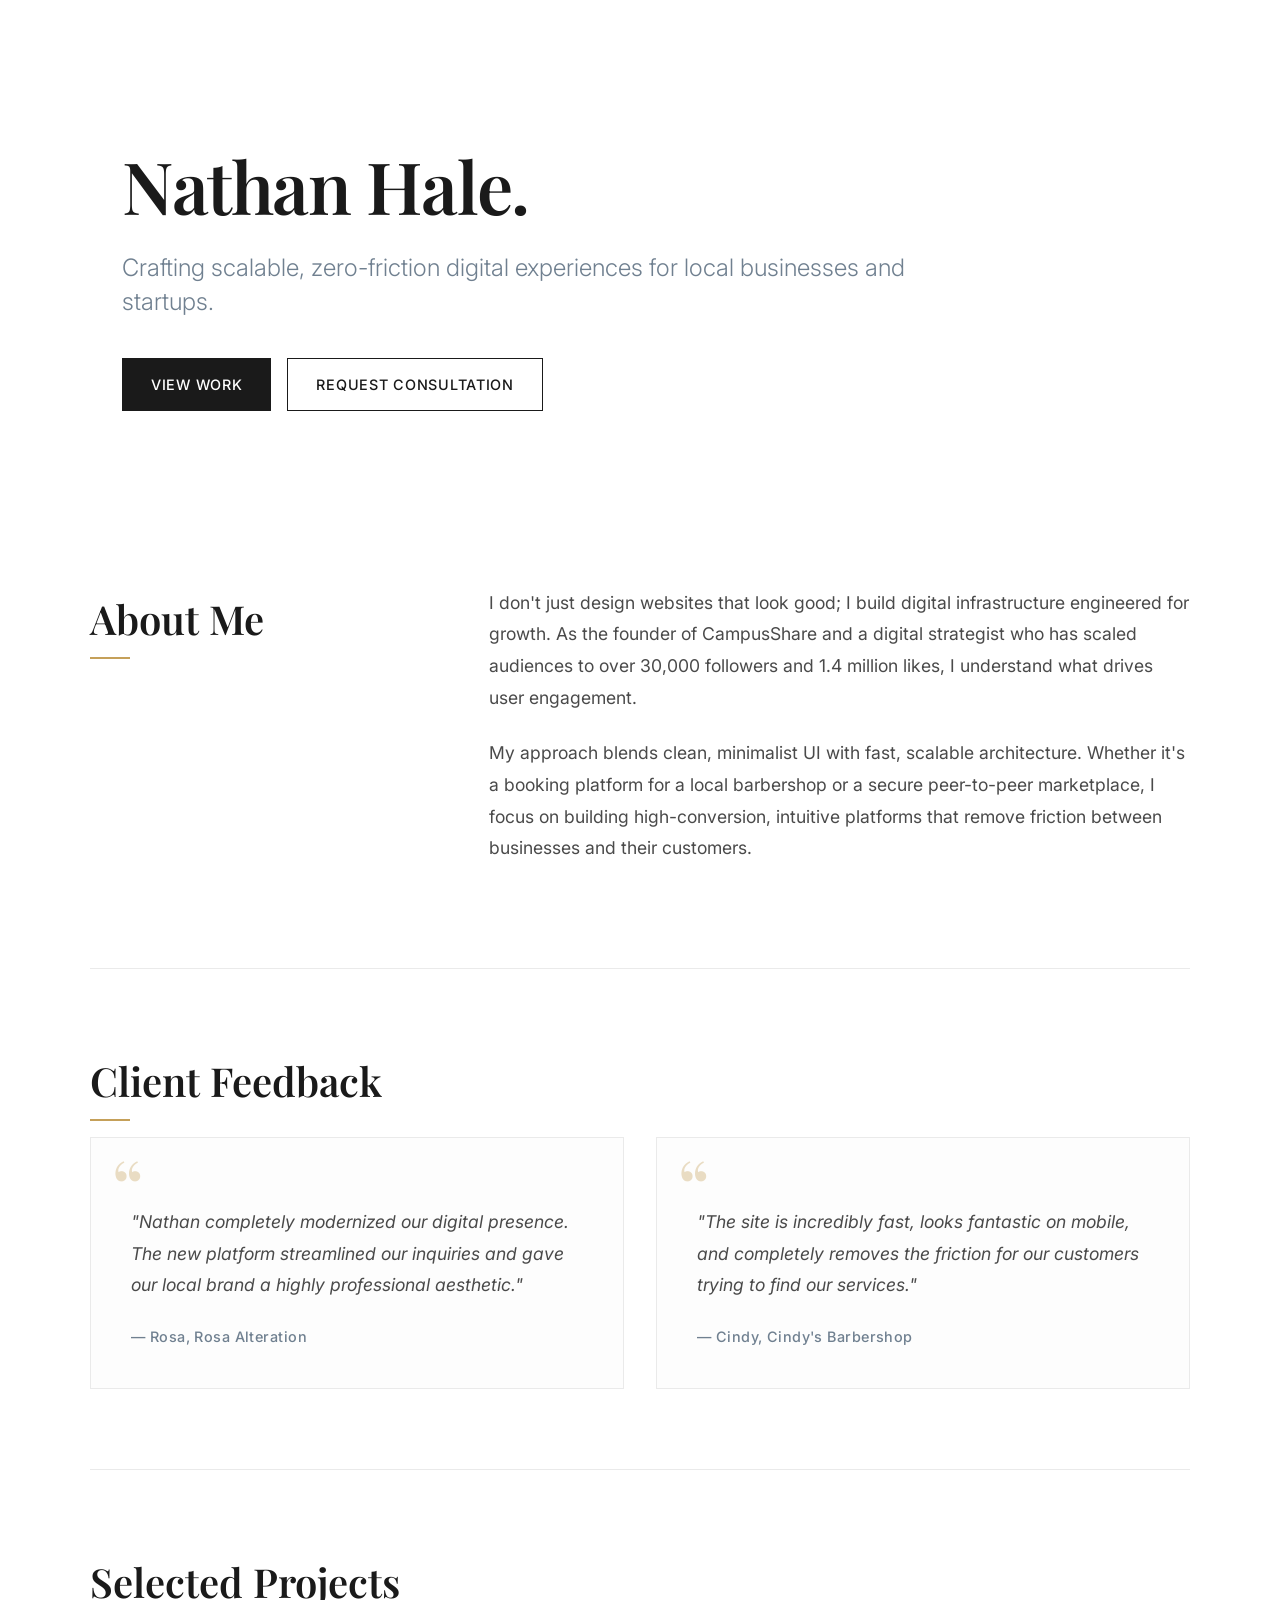
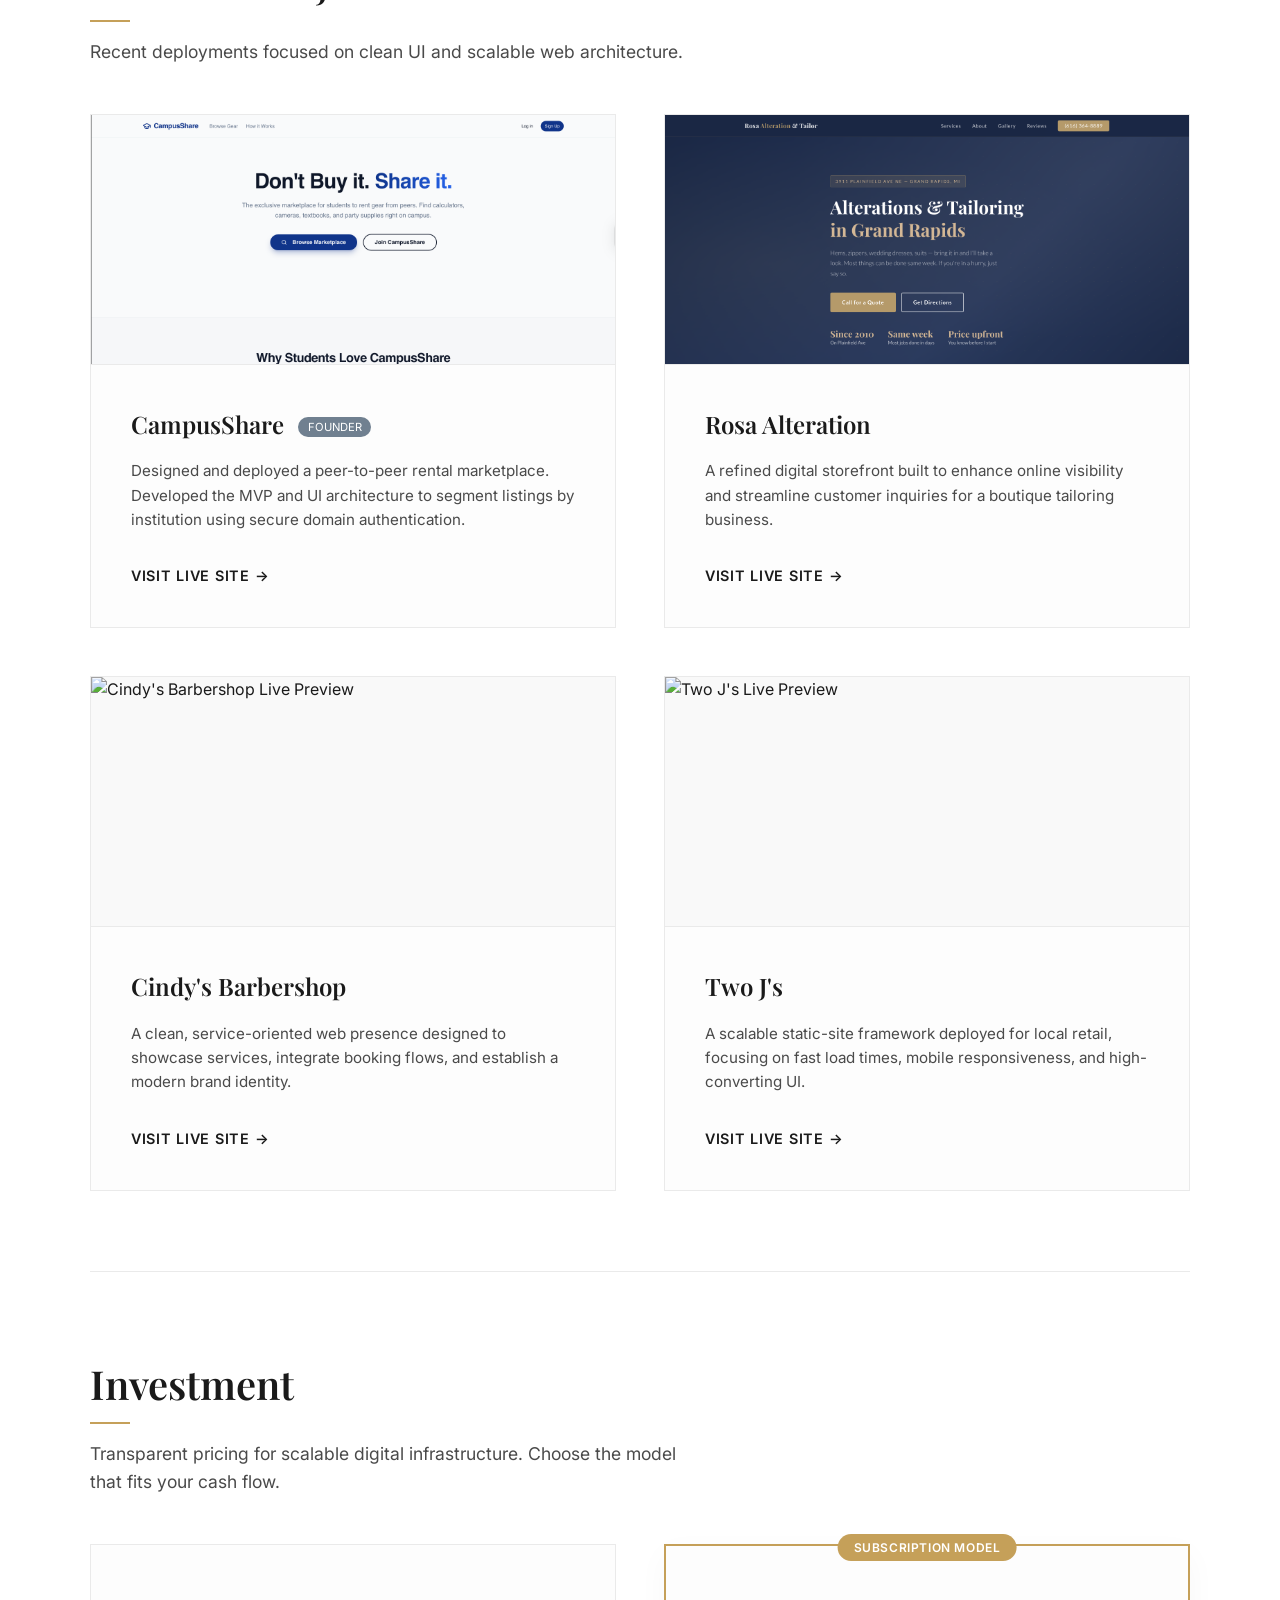
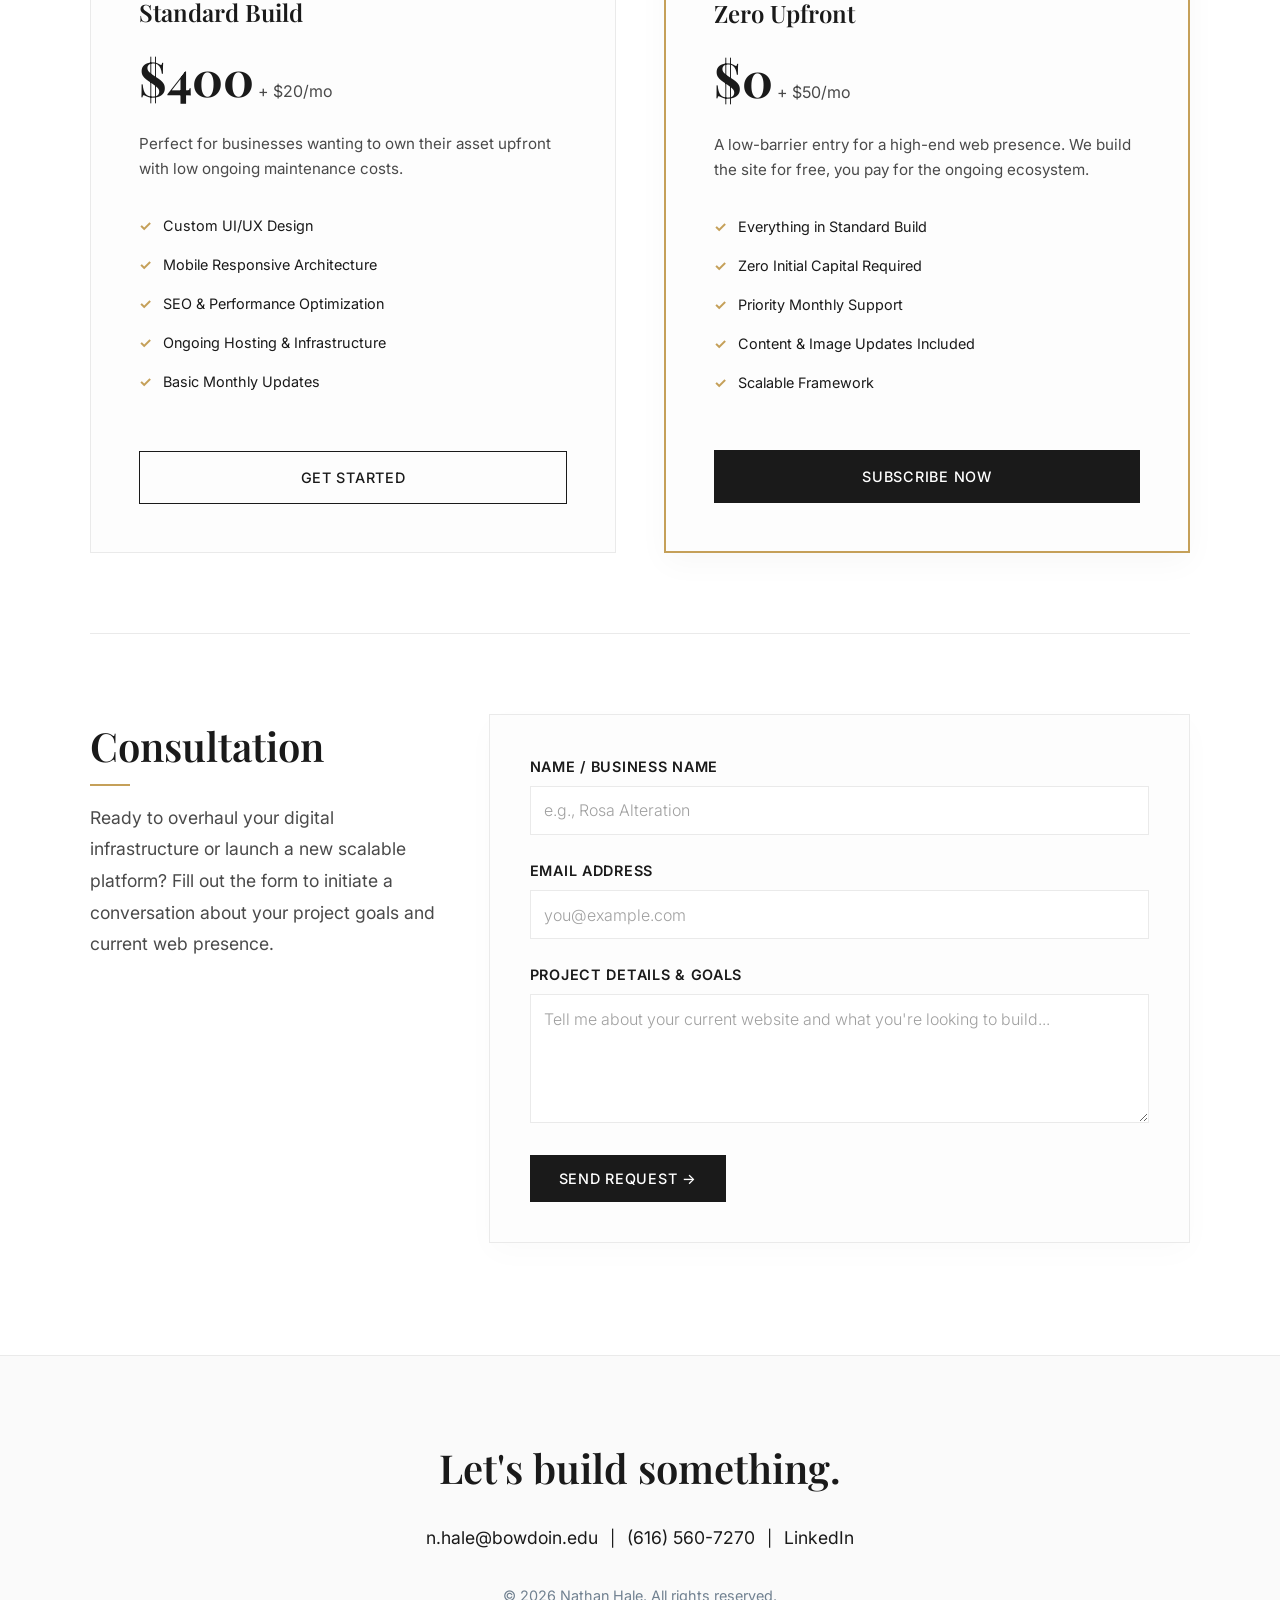
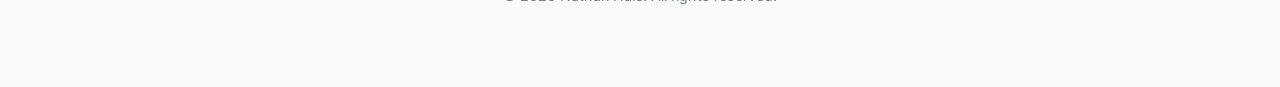
==== index.html @ 53c94a90 "Improve website UX, performance, and accessibility - Add sticky navigation bar that slides in after " ====
<!DOCTYPE html>
<html lang="en">
<head>
    <meta charset="UTF-8">
    <meta name="viewport" content="width=device-width, initial-scale=1.0">
    
    <title>Nathan Hale | Web Designer & Digital Strategist</title>
    <meta name="title" content="Nathan Hale | Web Designer & Digital Strategist">
    <meta name="description" content="Crafting scalable, zero-friction digital experiences for local businesses and startups.">

    <meta property="og:type" content="website">
    <meta property="og:url" content="https://nathanhale.me/">
    <meta property="og:title" content="Nathan Hale | Web Designer & Digital Strategist">
    <meta property="og:description" content="Crafting scalable, zero-friction digital experiences for local businesses and startups.">
    <meta property="og:image" content="https://nathanhale.me/og-image.png">

    <meta name="twitter:card" content="summary_large_image">
    <meta name="twitter:title" content="Nathan Hale | Web Designer & Digital Strategist">
    <meta name="twitter:description" content="Crafting scalable, zero-friction digital experiences for local businesses and startups.">
    <meta name="twitter:image" content="https://nathanhale.me/og-image.png">

    <link rel="icon" type="image/png" href="favicon.png">

    <script async src="https://www.googletagmanager.com/gtag/js?id=G-13880100395"></script>
    <script>
      window.dataLayer = window.dataLayer || [];
      function gtag(){dataLayer.push(arguments);}
      gtag('js', new Date());
      gtag('config', 'G-13880100395');
    </script>

    <link rel="stylesheet" href="styles.css">
    <link rel="preconnect" href="https://fonts.googleapis.com">
    <link rel="preconnect" href="https://fonts.gstatic.com" crossorigin>
    <link href="https://fonts.googleapis.com/css2?family=Inter:wght@300;400;500;600&family=Playfair+Display:wght@400;600;700&display=swap" rel="stylesheet">
</head>
<body>

    <nav class="site-nav" id="site-nav" aria-label="Site navigation">
        <div class="container nav-container">
            <a href="#" class="nav-logo">NH.</a>
            <div class="nav-links">
                <a href="#about">About</a>
                <a href="#projects">Work</a>
                <a href="#pricing">Pricing</a>
                <a href="#consultation">Contact</a>
            </div>
        </div>
    </nav>

    <header class="hero">
        <div class="container">
            <h1 class="hero-title">Nathan Hale.</h1>
            <h2 class="hero-subtitle">Crafting scalable, zero-friction digital experiences for local businesses and startups.</h2>
            <div class="hero-links">
                <a href="#projects" class="btn">View Work</a>
                <a href="#consultation" class="btn btn-outline">Request Consultation</a>
            </div>
        </div>
    </header>

    <main>
        
        <section id="about" class="section container fade-in">
            <div class="about-grid">
                <div>
                    <h2 class="section-title">About Me</h2>
                </div>
                <div>
                    <p class="about-text">I don't just design websites that look good; I build digital infrastructure engineered for growth. As the founder of CampusShare and a digital strategist who has scaled audiences to over 30,000 followers and 1.4 million likes, I understand what drives user engagement.</p>
                    <p class="about-text">My approach blends clean, minimalist UI with fast, scalable architecture. Whether it's a booking platform for a local barbershop or a secure peer-to-peer marketplace, I focus on building high-conversion, intuitive platforms that remove friction between businesses and their customers.</p>
                </div>
            </div>
        </section>

        <hr class="divider container">
        
        <section id="testimonials" class="section container fade-in">
            <h2 class="section-title">Client Feedback</h2>

            <div class="grid-2">
                <div class="highlight-card">
                    <p class="about-text">"Nathan completely modernized our digital presence. The new platform streamlined our inquiries and gave our local brand a highly professional aesthetic."</p>
                    <h3>— Rosa, Rosa Alteration</h3>
                </div>

                <div class="highlight-card">
                    <p class="about-text">"The site is incredibly fast, looks fantastic on mobile, and completely removes the friction for our customers trying to find our services."</p>
                    <h3>— Cindy, Cindy's Barbershop</h3>
                </div>
            </div>
        </section>

        <hr class="divider container">
        
        <section id="projects" class="section container fade-in">
            <h2 class="section-title">Selected Projects</h2>
            <p class="section-description">Recent deployments focused on clean UI and scalable web architecture.</p>

            <div class="portfolio-grid">

                <div class="portfolio-card">
                    <img src="campusshare.png" alt="CampusShare Live Preview" class="project-image">
                    <div class="card-content">
                        <h3>CampusShare <span class="badge">Founder</span></h3>
                        <p>Designed and deployed a peer-to-peer rental marketplace. Developed the MVP and UI architecture to segment listings by institution using secure domain authentication.</p>
                        <a href="http://campusshareapp.com" target="_blank" rel="noopener noreferrer" class="project-link">Visit live site &rarr;</a>
                    </div>
                </div>

                <div class="portfolio-card">
                    <img src="rosatailor.png" alt="Rosa Alteration Live Preview" class="project-image" loading="lazy">
                    <div class="card-content">
                        <h3>Rosa Alteration</h3>
                        <p>A refined digital storefront built to enhance online visibility and streamline customer inquiries for a boutique tailoring business.</p>
                        <a href="https://rosa-alteration.onrender.com" target="_blank" rel="noopener noreferrer" class="project-link">Visit live site &rarr;</a>
                    </div>
                </div>

                <div class="portfolio-card">
                    <img src="cindybarber.png" alt="Cindy's Barbershop Live Preview" class="project-image" loading="lazy">
                    <div class="card-content">
                        <h3>Cindy's Barbershop</h3>
                        <p>A clean, service-oriented web presence designed to showcase services, integrate booking flows, and establish a modern brand identity.</p>
                        <a href="https://cindy-barbershop.onrender.com" target="_blank" rel="noopener noreferrer" class="project-link">Visit live site &rarr;</a>
                    </div>
                </div>

                <div class="portfolio-card">
                    <img src="twojays.png" alt="Two J's Live Preview" class="project-image" loading="lazy">
                    <div class="card-content">
                        <h3>Two J's</h3>
                        <p>A scalable static-site framework deployed for local retail, focusing on fast load times, mobile responsiveness, and high-converting UI.</p>
                        <a href="https://two-j-s-s.onrender.com" target="_blank" rel="noopener noreferrer" class="project-link">Visit live site &rarr;</a>
                    </div>
                </div>

            </div>
        </section>

        <hr class="divider container">

        <section id="pricing" class="section container fade-in">
            <h2 class="section-title">Investment</h2>
            <p class="section-description">Transparent pricing for scalable digital infrastructure. Choose the model that fits your cash flow.</p>
            
            <div class="pricing-grid">
                
                <div class="pricing-card">
                    <h3>Standard Build</h3>
                    <div class="price">$400<span> + $20/mo</span></div>
                    <p class="pricing-desc">Perfect for businesses wanting to own their asset upfront with low ongoing maintenance costs.</p>
                    <ul class="features-list">
                        <li>Custom UI/UX Design</li>
                        <li>Mobile Responsive Architecture</li>
                        <li>SEO & Performance Optimization</li>
                        <li>Ongoing Hosting & Infrastructure</li>
                        <li>Basic Monthly Updates</li>
                    </ul>
                    <a href="https://buy.stripe.com/6oU8wOabW3Y06IafYbbII01" target="_blank" rel="noopener noreferrer" class="btn btn-outline full-width-btn">Get Started</a>
                </div>

                <div class="pricing-card highlight-pricing">
                    <div class="popular-tag">Subscription Model</div>
                    <h3>Zero Upfront</h3>
                    <div class="price">$0<span> + $50/mo</span></div>
                    <p class="pricing-desc">A low-barrier entry for a high-end web presence. We build the site for free, you pay for the ongoing ecosystem.</p>
                    <ul class="features-list">
                        <li>Everything in Standard Build</li>
                        <li>Zero Initial Capital Required</li>
                        <li>Priority Monthly Support</li>
                        <li>Content & Image Updates Included</li>
                        <li>Scalable Framework</li>
                    </ul>
                    <a href="https://buy.stripe.com/fZuaEW0Bm524d6y8vJbII00" target="_blank" rel="noopener noreferrer" class="btn full-width-btn">Subscribe Now</a>
                </div>

            </div>
        </section>

        <hr class="divider container">

        <section id="consultation" class="section container consultation-section fade-in">
            <div class="about-grid">
                <div>
                    <h2 class="section-title">Consultation</h2>
                    <p class="about-text">Ready to overhaul your digital infrastructure or launch a new scalable platform? Fill out the form to initiate a conversation about your project goals and current web presence.</p>
                </div>
                <div>
                    <form id="consultation-form" action="https://formspree.io/f/xlgpjdpr" method="POST" class="consultation-form">
                        <div class="form-group">
                            <label for="name">Name / Business Name</label>
                            <input type="text" id="name" name="name" required placeholder="e.g., Rosa Alteration">
                        </div>
                        <div class="form-group">
                            <label for="email">Email Address</label>
                            <input type="email" id="email" name="email" required placeholder="you@example.com">
                        </div>
                        <div class="form-group">
                            <label for="message">Project Details & Goals</label>
                            <textarea id="message" name="message" rows="5" required placeholder="Tell me about your current website and what you're looking to build..."></textarea>
                        </div>
                        <button type="submit" id="submit-btn" class="btn consultation-btn">Send Request &rarr;</button>
                        <p id="form-status" style="display: none; font-size: 0.9rem; margin-top: 1rem;"></p>
                    </form>

                    <script>
                        var form = document.getElementById("consultation-form");
                        var submitBtn = document.getElementById("submit-btn");

                        form.addEventListener("submit", function(event) {
                            event.preventDefault();

                            submitBtn.textContent = "Sending...";
                            submitBtn.disabled = true;

                            var data = new FormData(form);

                            fetch(form.action, {
                                method: form.method,
                                body: data,
                                headers: { 'Accept': 'application/json' }
                            }).then(function(response) {
                                if (response.ok) {
                                    window.location.href = "./thanks.html";
                                } else {
                                    var status = document.getElementById("form-status");
                                    status.textContent = "Oops! There was a problem sending your request. Please try again.";
                                    status.style.display = "block";
                                    status.style.color = "#c0392b";
                                    submitBtn.textContent = "Send Request \u2192";
                                    submitBtn.disabled = false;
                                }
                            }).catch(function() {
                                var status = document.getElementById("form-status");
                                status.textContent = "Oops! There was a network error. Please check your connection.";
                                status.style.display = "block";
                                status.style.color = "#c0392b";
                                submitBtn.textContent = "Send Request \u2192";
                                submitBtn.disabled = false;
                            });
                        });
                    </script>
                </div>
            </div>
        </section>

    </main>

    <footer>
        <div class="container footer-content">
            <h2>Let's build something.</h2>
            <div class="footer-contact">
                <a href="mailto:n.hale@bowdoin.edu">n.hale@bowdoin.edu</a> | 
                <a href="tel:6165607270">(616) 560-7270</a> | 
                <a href="https://www.linkedin.com/in/nathanstormhale/" target="_blank" rel="noopener noreferrer">LinkedIn</a>
            </div>
            <p class="copyright">&copy; 2026 Nathan Hale. All rights reserved.</p>
        </div>
    </footer>

    <script>
        // Mark JS as loaded so fade-in CSS activates
        document.body.classList.add('js-loaded');

        // Sticky nav: show after scrolling past half of hero
        var siteNav = document.getElementById('site-nav');
        var hero = document.querySelector('.hero');

        function handleNavScroll() {
            if (window.scrollY > hero.offsetHeight * 0.4) {
                siteNav.classList.add('visible');
            } else {
                siteNav.classList.remove('visible');
            }
        }

        window.addEventListener('scroll', handleNavScroll, { passive: true });

        // Scroll-triggered fade-in for sections
        var fadeEls = document.querySelectorAll('.fade-in');
        if ('IntersectionObserver' in window) {
            var observer = new IntersectionObserver(function(entries) {
                entries.forEach(function(entry) {
                    if (entry.isIntersecting) {
                        entry.target.classList.add('visible');
                        observer.unobserve(entry.target);
                    }
                });
            }, { threshold: 0.08 });

            fadeEls.forEach(function(el) { observer.observe(el); });
        } else {
            // Fallback: show all immediately
            fadeEls.forEach(function(el) { el.classList.add('visible'); });
        }
    </script>

</body>
</html>
---- styles.css ----
/* CSS Variables for Design System */
:root {
    --bg-color: #ffffff;
    --text-primary: #1a1a1a;
    --text-secondary: #4a4a4a;
    --accent-gold: #c5a059;
    --accent-slate: #708090;
    --border-color: #eaeaea;
    --card-bg: #fdfdfd;
    --font-serif: 'Playfair Display', serif;
    --font-sans: 'Inter', sans-serif;
}

/* Sticky Navigation */
.site-nav {
    position: fixed;
    top: 0;
    left: 0;
    right: 0;
    z-index: 100;
    background: rgba(255, 255, 255, 0.96);
    backdrop-filter: blur(10px);
    -webkit-backdrop-filter: blur(10px);
    border-bottom: 1px solid var(--border-color);
    padding: 1rem 0;
    transform: translateY(-100%);
    transition: transform 0.35s ease, opacity 0.35s ease;
    opacity: 0;
}

.site-nav.visible {
    transform: translateY(0);
    opacity: 1;
}

.nav-container {
    display: flex;
    justify-content: space-between;
    align-items: center;
}

.nav-logo {
    font-family: var(--font-serif);
    font-size: 1.4rem;
    font-weight: 700;
    color: var(--text-primary);
}

.nav-logo:hover {
    color: var(--accent-gold);
}

.nav-links {
    display: flex;
    gap: 2rem;
}

.nav-links a {
    font-size: 0.8rem;
    text-transform: uppercase;
    letter-spacing: 0.08em;
    font-weight: 500;
    color: var(--text-secondary);
}

.nav-links a:hover {
    color: var(--accent-gold);
}

@media (max-width: 480px) {
    .nav-links {
        gap: 1rem;
    }
    .nav-links a {
        font-size: 0.75rem;
    }
}

/* Global Reset & Base Styles */
* {
    margin: 0;
    padding: 0;
    box-sizing: border-box;
}

html {
    scroll-behavior: smooth;
}

body {
    font-family: var(--font-sans);
    background-color: var(--bg-color);
    color: var(--text-primary);
    line-height: 1.6;
    -webkit-font-smoothing: antialiased;
}

.container {
    max-width: 1100px;
    margin: 0 auto;
    padding: 0 2rem;
}

/* Typography */
h1, h2, h3 {
    font-family: var(--font-serif);
    color: var(--text-primary);
    font-weight: 600;
}

p, li, span, a {
    font-family: var(--font-sans);
    font-size: 0.95rem;
    color: var(--text-secondary);
}

a {
    color: var(--text-primary);
    text-decoration: none;
    transition: color 0.3s ease;
}

a:hover {
    color: var(--accent-gold);
}

/* Hero Section */
.hero {
    padding: 8rem 0 6rem;
    text-align: left;
}

.hero-title {
    font-size: 4.5rem;
    letter-spacing: -0.02em;
    margin-bottom: 0.5rem;
}

.hero-subtitle {
    font-size: 1.5rem;
    color: var(--accent-slate);
    font-family: var(--font-sans);
    font-weight: 300;
    margin-bottom: 2.5rem;
    max-width: 800px;
    line-height: 1.4;
}

.hero-links {
    display: flex;
    gap: 1rem;
}

/* Buttons */
.btn {
    display: inline-block;
    padding: 0.85rem 1.75rem;
    background: var(--text-primary);
    color: var(--bg-color);
    border: 1px solid var(--text-primary);
    font-family: var(--font-sans);
    font-weight: 500;
    font-size: 0.9rem;
    text-transform: uppercase;
    letter-spacing: 0.05em;
    transition: all 0.3s ease;
    cursor: pointer;
}

.btn:hover {
    background: transparent;
    color: var(--text-primary);
    transform: translateY(-2px);
}

.btn-outline {
    background: transparent;
    color: var(--text-primary);
}

.btn-outline:hover {
    background: var(--text-primary);
    color: var(--bg-color);
}

/* Layout & Sections */
.section {
    padding: 5rem 0;
}

.section-title {
    font-size: 2.5rem;
    margin-bottom: 1.5rem;
    position: relative;
    display: inline-block;
}

.section-title::after {
    content: '';
    position: absolute;
    bottom: -8px;
    left: 0;
    width: 40px;
    height: 2px;
    background-color: var(--accent-gold);
}

.section-description {
    margin-bottom: 3rem;
    font-size: 1.1rem;
    max-width: 600px;
}

/* Scroll Fade-in Animations */
.js-loaded .fade-in {
    opacity: 0;
    transform: translateY(24px);
    transition: opacity 0.65s ease, transform 0.65s ease;
}

.fade-in.visible {
    opacity: 1 !important;
    transform: translateY(0) !important;
}

/* 2-column grid for testimonials */
.grid-2 {
    display: grid;
    grid-template-columns: repeat(auto-fit, minmax(280px, 1fr));
    gap: 2rem;
}

/* Testimonial / Highlight Cards */
.highlight-card {
    background: var(--card-bg);
    border: 1px solid var(--border-color);
    padding: 2.5rem;
    position: relative;
    transition: transform 0.4s ease, box-shadow 0.4s ease, border-color 0.4s ease;
}

.highlight-card:hover {
    transform: translateY(-4px);
    box-shadow: 0 12px 30px rgba(0, 0, 0, 0.05);
    border-color: var(--accent-gold);
}

.highlight-card::before {
    content: '\201C';
    font-family: var(--font-serif);
    font-size: 5rem;
    line-height: 1;
    color: var(--accent-gold);
    opacity: 0.35;
    position: absolute;
    top: 0.5rem;
    left: 1.25rem;
}

.highlight-card p {
    font-style: italic;
    padding-top: 1.75rem;
}

.highlight-card h3 {
    font-size: 0.9rem;
    font-weight: 500;
    margin-top: 1.5rem;
    color: var(--accent-slate);
    font-family: var(--font-sans);
    letter-spacing: 0.03em;
}

/* About Grid */
.about-grid {
    display: grid;
    grid-template-columns: 1fr 2fr;
    gap: 3rem;
    align-items: start;
}

.about-text {
    font-size: 1.1rem;
    margin-bottom: 1.5rem;
    line-height: 1.8;
}

/* Portfolio Grid */
.portfolio-grid {
    display: grid;
    grid-template-columns: repeat(auto-fit, minmax(400px, 1fr));
    gap: 3rem;
}

.portfolio-card {
    background: var(--card-bg);
    border: 1px solid var(--border-color);
    display: flex;
    flex-direction: column;
    transition: transform 0.4s ease, box-shadow 0.4s ease;
    overflow: hidden;
}

.portfolio-card:hover {
    transform: translateY(-5px);
    box-shadow: 0 15px 35px rgba(0,0,0,0.06);
    border-color: var(--accent-gold);
}

/* Project Images */
.project-image {
    width: 100%;
    height: 250px;
    object-fit: cover;
    object-position: top;
    border-bottom: 1px solid var(--border-color);
    transition: transform 0.5s ease;
    background-color: #f9f9f9;
}

.portfolio-card:hover .project-image {
    transform: scale(1.03);
}

.card-content {
    padding: 2.5rem;
    display: flex;
    flex-direction: column;
    flex-grow: 1;
}

.card-content h3 {
    font-size: 1.5rem;
    margin-bottom: 1rem;
}

.card-content p {
    margin-bottom: 2rem;
    flex-grow: 1;
}

.project-link {
    font-weight: 600;
    font-size: 0.9rem;
    text-transform: uppercase;
    letter-spacing: 0.05em;
    color: var(--text-primary);
    display: inline-flex;
    align-items: center;
    margin-top: auto;
}

.project-link:hover {
    color: var(--accent-gold);
    padding-left: 5px;
}

.badge {
    background: var(--accent-slate);
    color: white;
    font-size: 0.7rem;
    padding: 0.2rem 0.6rem;
    border-radius: 20px;
    vertical-align: middle;
    margin-left: 0.5rem;
    font-family: var(--font-sans);
    text-transform: uppercase;
    font-weight: normal;
}

/* Pricing Section */
.pricing-grid {
    display: grid;
    grid-template-columns: repeat(auto-fit, minmax(350px, 1fr));
    gap: 3rem;
    margin-top: 2rem;
}

.pricing-card {
    background: var(--card-bg);
    border: 1px solid var(--border-color);
    padding: 3rem;
    display: flex;
    flex-direction: column;
    position: relative;
    transition: transform 0.4s ease, box-shadow 0.4s ease;
}

.pricing-card:hover {
    transform: translateY(-5px);
    box-shadow: 0 15px 35px rgba(0,0,0,0.06);
}

.highlight-pricing {
    border: 2px solid var(--accent-gold);
    box-shadow: 0 10px 30px rgba(0,0,0,0.03);
}

.popular-tag {
    position: absolute;
    top: -12px;
    left: 50%;
    transform: translateX(-50%);
    background: var(--accent-gold);
    color: var(--bg-color);
    padding: 0.25rem 1rem;
    font-size: 0.75rem;
    font-weight: 600;
    text-transform: uppercase;
    letter-spacing: 0.05em;
    border-radius: 20px;
}

.pricing-card h3 {
    font-size: 1.5rem;
    margin-bottom: 0.5rem;
}

.price {
    font-family: var(--font-serif);
    font-size: 3rem;
    font-weight: 700;
    color: var(--text-primary);
    margin-bottom: 1rem;
}

.price span {
    font-family: var(--font-sans);
    font-size: 1rem;
    font-weight: 400;
    color: var(--text-secondary);
}

.pricing-desc {
    margin-bottom: 2rem;
    min-height: 50px;
}

.features-list {
    list-style: none;
    padding: 0;
    margin-bottom: 2.5rem;
    flex-grow: 1;
}

.features-list li {
    padding-left: 1.5rem;
    position: relative;
    margin-bottom: 1rem;
    color: var(--text-primary);
    font-size: 0.9rem;
}

.features-list li::before {
    content: "✓";
    position: absolute;
    left: 0;
    color: var(--accent-gold);
    font-weight: bold;
}

.full-width-btn {
    width: 100%;
    text-align: center;
    margin-top: auto;
}

/* Consultation Form Styles */
.consultation-section {
    padding-bottom: 7rem;
}

.consultation-form {
    display: flex;
    flex-direction: column;
    gap: 1.5rem;
    background: var(--card-bg);
    padding: 2.5rem;
    border: 1px solid var(--border-color);
    box-shadow: 0 10px 30px rgba(0,0,0,0.02);
}

.form-group {
    display: flex;
    flex-direction: column;
    gap: 0.5rem;
}

.form-group label {
    font-size: 0.9rem;
    font-weight: 600;
    color: var(--text-primary);
    text-transform: uppercase;
    letter-spacing: 0.05em;
}

.form-group input, 
.form-group textarea {
    padding: 0.85rem;
    border: 1px solid var(--border-color);
    border-radius: 0;
    font-family: var(--font-sans);
    font-size: 1rem;
    background-color: var(--bg-color);
    color: var(--text-primary);
    transition: border-color 0.3s ease;
}

.form-group input::placeholder, 
.form-group textarea::placeholder {
    color: #a0a0a0;
    font-weight: 300;
}

.form-group input:focus, 
.form-group textarea:focus {
    outline: none;
    border-color: var(--accent-gold);
}

.consultation-btn {
    align-self: flex-start;
    margin-top: 0.5rem;
}

/* Divider */
.divider {
    border: 0;
    height: 1px;
    background: var(--border-color);
    margin: 0 auto;
}

/* Footer */
footer {
    background-color: #fafafa;
    border-top: 1px solid var(--border-color);
    padding: 5rem 0;
    text-align: center;
}

footer h2 {
    margin-bottom: 1.5rem;
    font-size: 2.5rem;
}

.footer-contact {
    margin-bottom: 1rem;
}

.footer-contact a {
    margin: 0 0.5rem;
    font-size: 1.1rem;
}

.copyright {
    font-size: 0.9rem;
    color: var(--accent-slate);
    margin-top: 2rem;
}

/* Focus Visibility for Accessibility */
a:focus-visible,
button:focus-visible,
input:focus-visible,
textarea:focus-visible {
    outline: 2px solid var(--accent-gold);
    outline-offset: 3px;
}

/* Mobile Responsiveness */
@media (max-width: 768px) {
    .hero {
        padding: 5rem 0 3rem;
    }
    
    .hero-title {
        font-size: 3rem;
    }
    
    .hero-subtitle {
        font-size: 1.2rem;
    }
    
    .about-grid {
        grid-template-columns: 1fr;
        gap: 1.5rem;
    }
    
    .portfolio-grid {
        grid-template-columns: 1fr;
    }
    
    .section {
        padding: 3rem 0;
    }
    
    .pricing-grid {
        grid-template-columns: 1fr;
    }
    
    .consultation-form {
        padding: 1.5rem;
    }
}
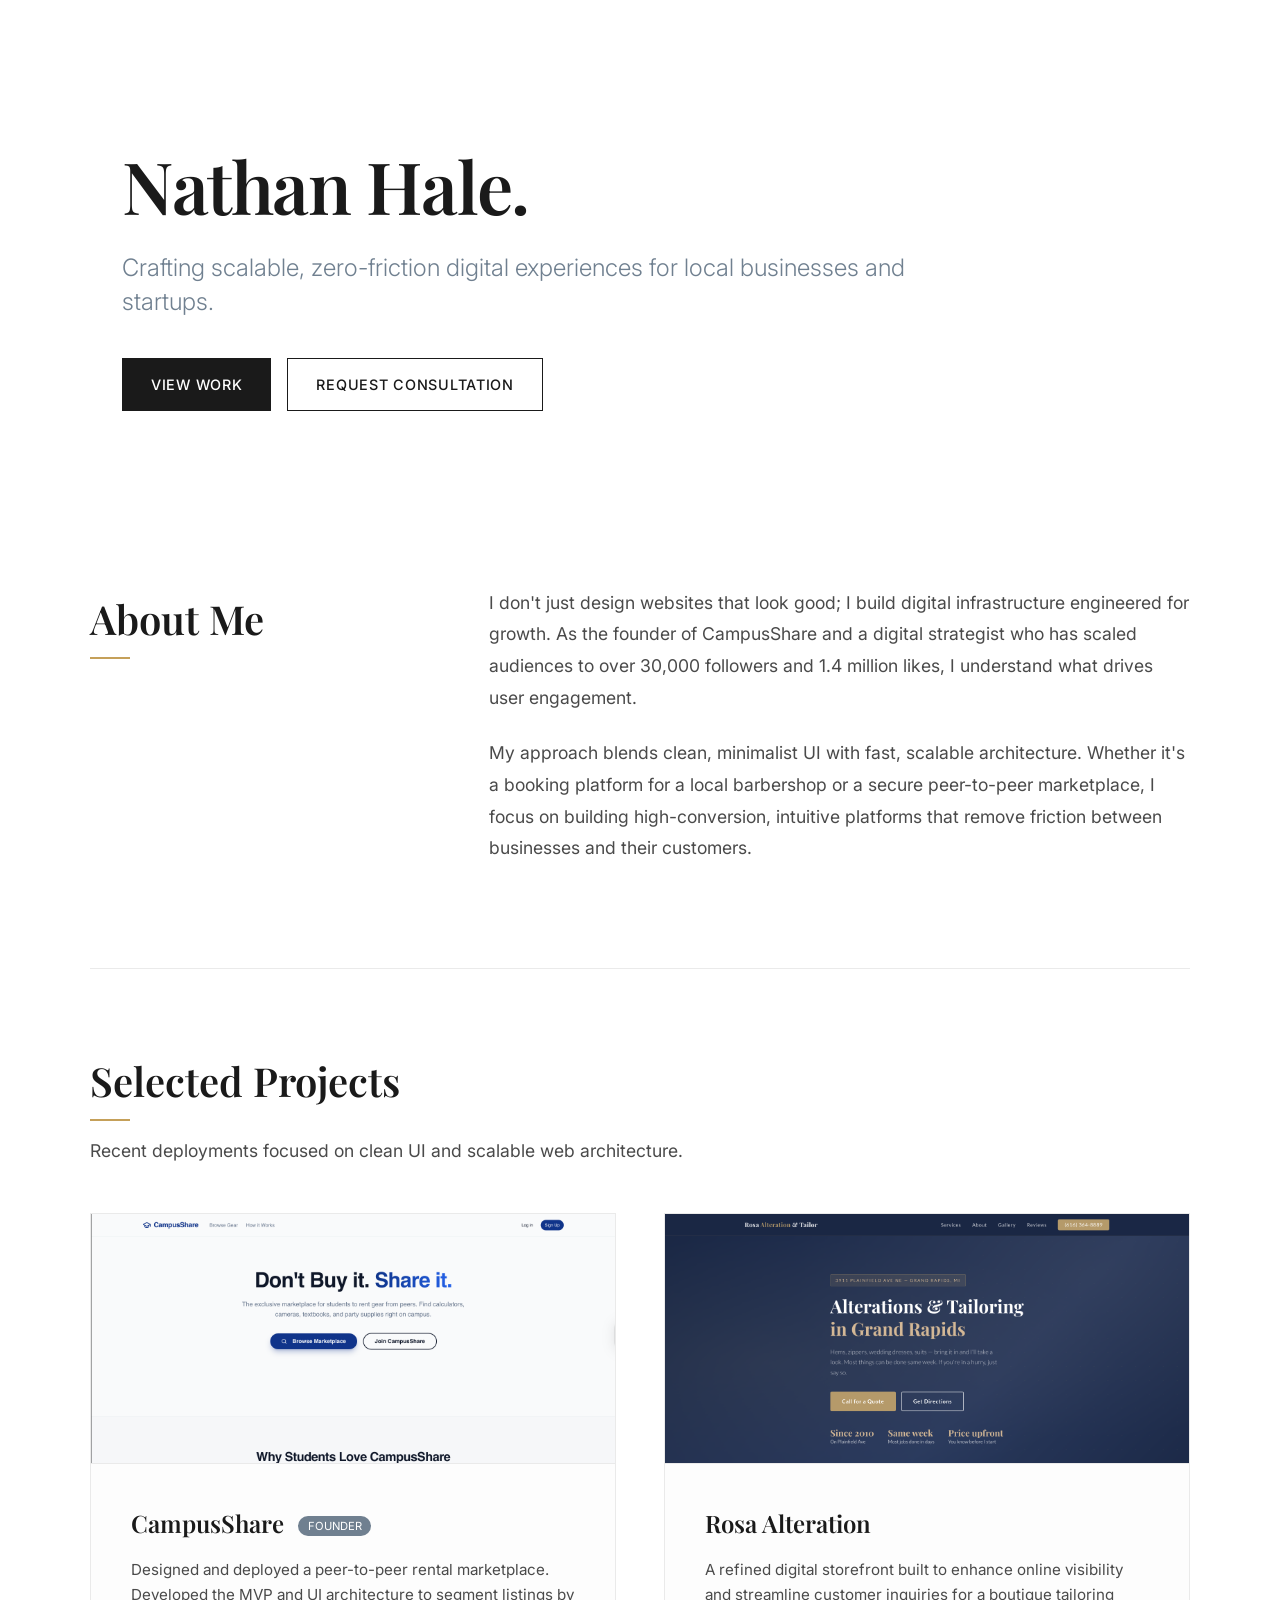
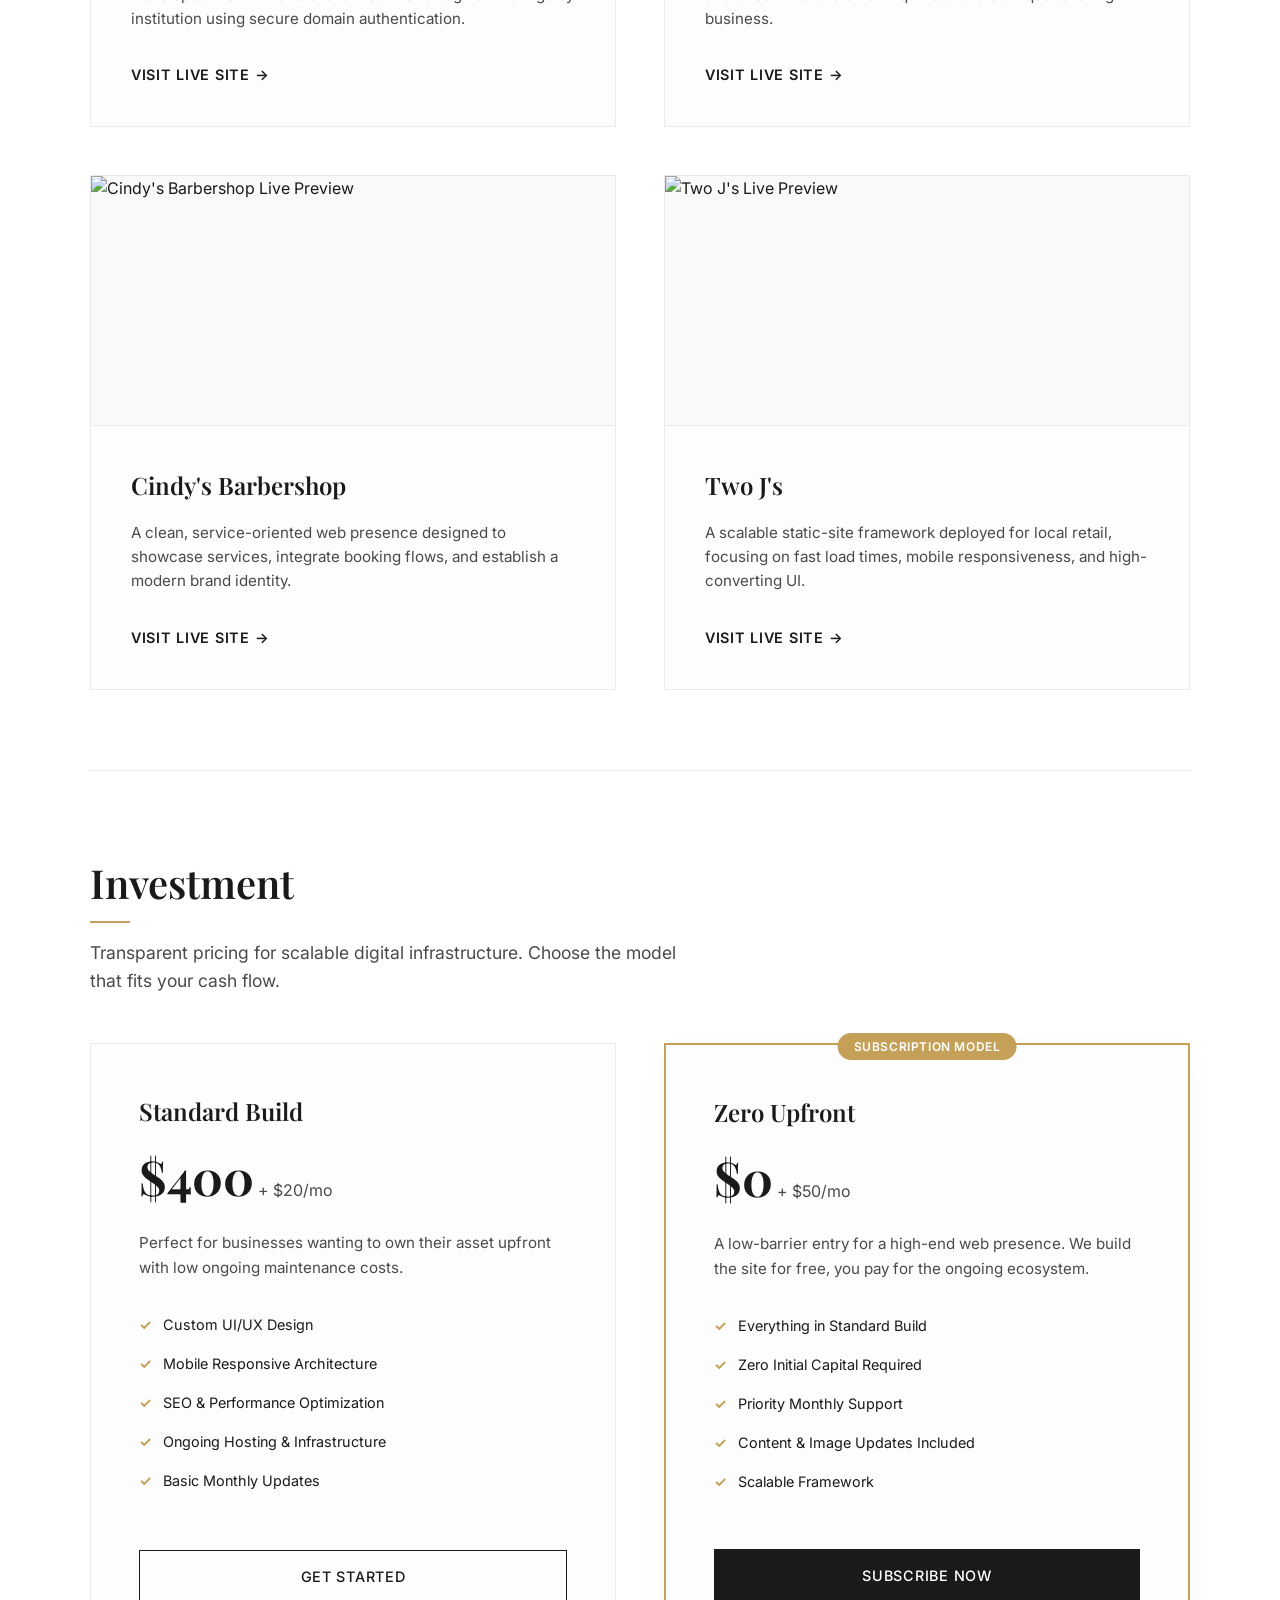
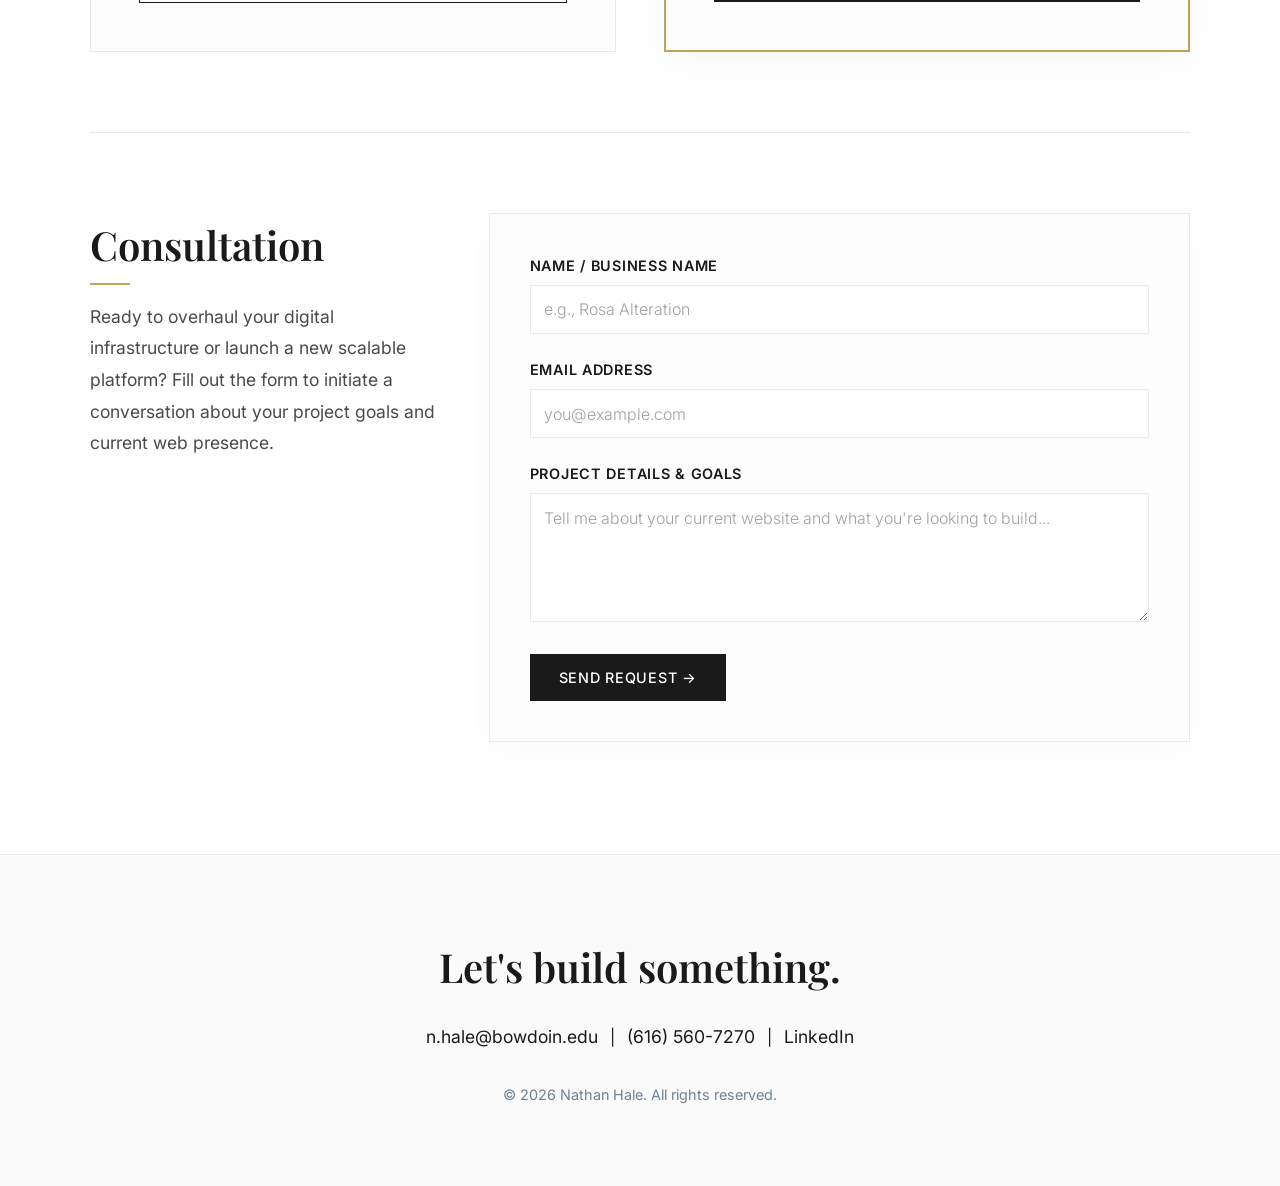
==== commit 2e63031e: "Remove testimonials section https://claude.ai/code/session_01FzKwDZ38hKxhboudyWbapK" ====
--- a/index.html
+++ b/index.html
@@ -74,25 +74,7 @@
         </section>
 
         <hr class="divider container">
-        
-        <section id="testimonials" class="section container fade-in">
-            <h2 class="section-title">Client Feedback</h2>
-
-            <div class="grid-2">
-                <div class="highlight-card">
-                    <p class="about-text">"Nathan completely modernized our digital presence. The new platform streamlined our inquiries and gave our local brand a highly professional aesthetic."</p>
-                    <h3>— Rosa, Rosa Alteration</h3>
-                </div>
-
-                <div class="highlight-card">
-                    <p class="about-text">"The site is incredibly fast, looks fantastic on mobile, and completely removes the friction for our customers trying to find our services."</p>
-                    <h3>— Cindy, Cindy's Barbershop</h3>
-                </div>
-            </div>
-        </section>
-
-        <hr class="divider container">
-        
+
         <section id="projects" class="section container fade-in">
             <h2 class="section-title">Selected Projects</h2>
             <p class="section-description">Recent deployments focused on clean UI and scalable web architecture.</p>
--- a/styles.css
+++ b/styles.css
@@ -223,54 +223,6 @@
     transform: translateY(0) !important;
 }
 
-/* 2-column grid for testimonials */
-.grid-2 {
-    display: grid;
-    grid-template-columns: repeat(auto-fit, minmax(280px, 1fr));
-    gap: 2rem;
-}
-
-/* Testimonial / Highlight Cards */
-.highlight-card {
-    background: var(--card-bg);
-    border: 1px solid var(--border-color);
-    padding: 2.5rem;
-    position: relative;
-    transition: transform 0.4s ease, box-shadow 0.4s ease, border-color 0.4s ease;
-}
-
-.highlight-card:hover {
-    transform: translateY(-4px);
-    box-shadow: 0 12px 30px rgba(0, 0, 0, 0.05);
-    border-color: var(--accent-gold);
-}
-
-.highlight-card::before {
-    content: '\201C';
-    font-family: var(--font-serif);
-    font-size: 5rem;
-    line-height: 1;
-    color: var(--accent-gold);
-    opacity: 0.35;
-    position: absolute;
-    top: 0.5rem;
-    left: 1.25rem;
-}
-
-.highlight-card p {
-    font-style: italic;
-    padding-top: 1.75rem;
-}
-
-.highlight-card h3 {
-    font-size: 0.9rem;
-    font-weight: 500;
-    margin-top: 1.5rem;
-    color: var(--accent-slate);
-    font-family: var(--font-sans);
-    letter-spacing: 0.03em;
-}
-
 /* About Grid */
 .about-grid {
     display: grid;
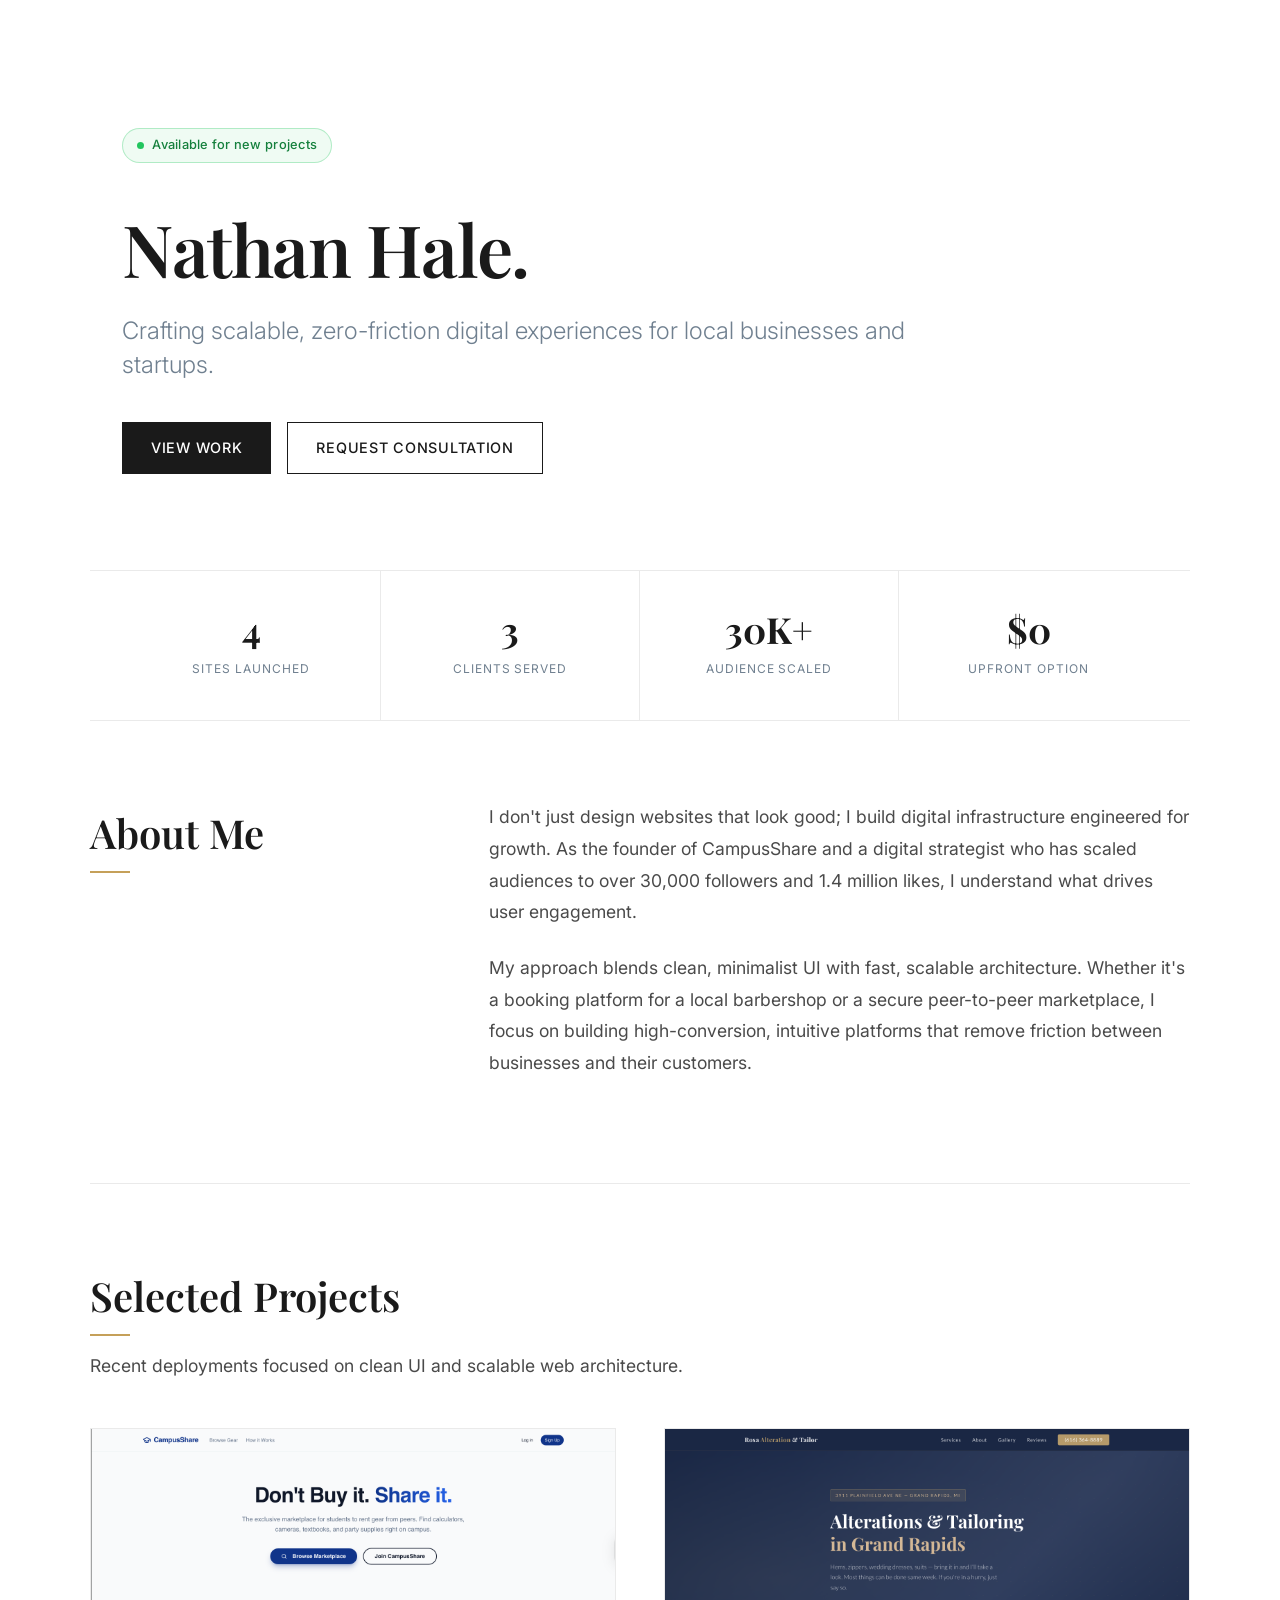
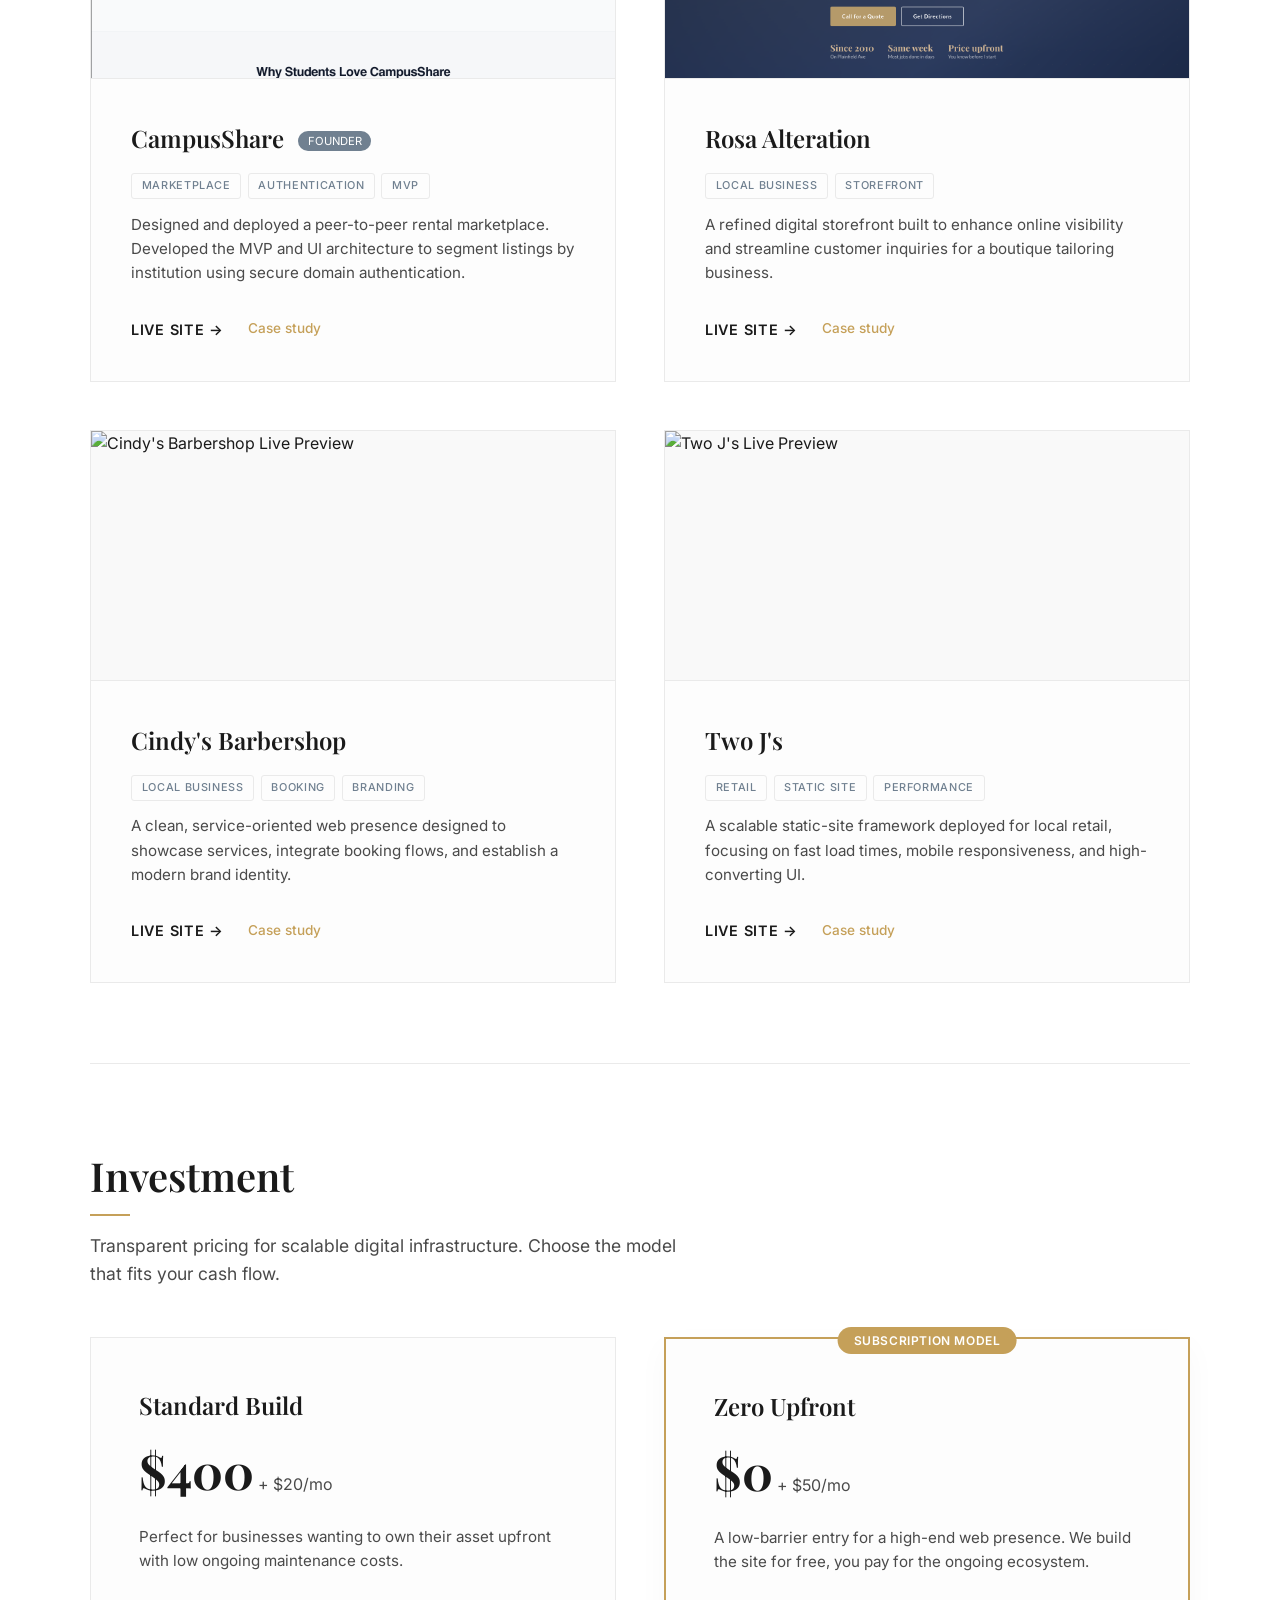
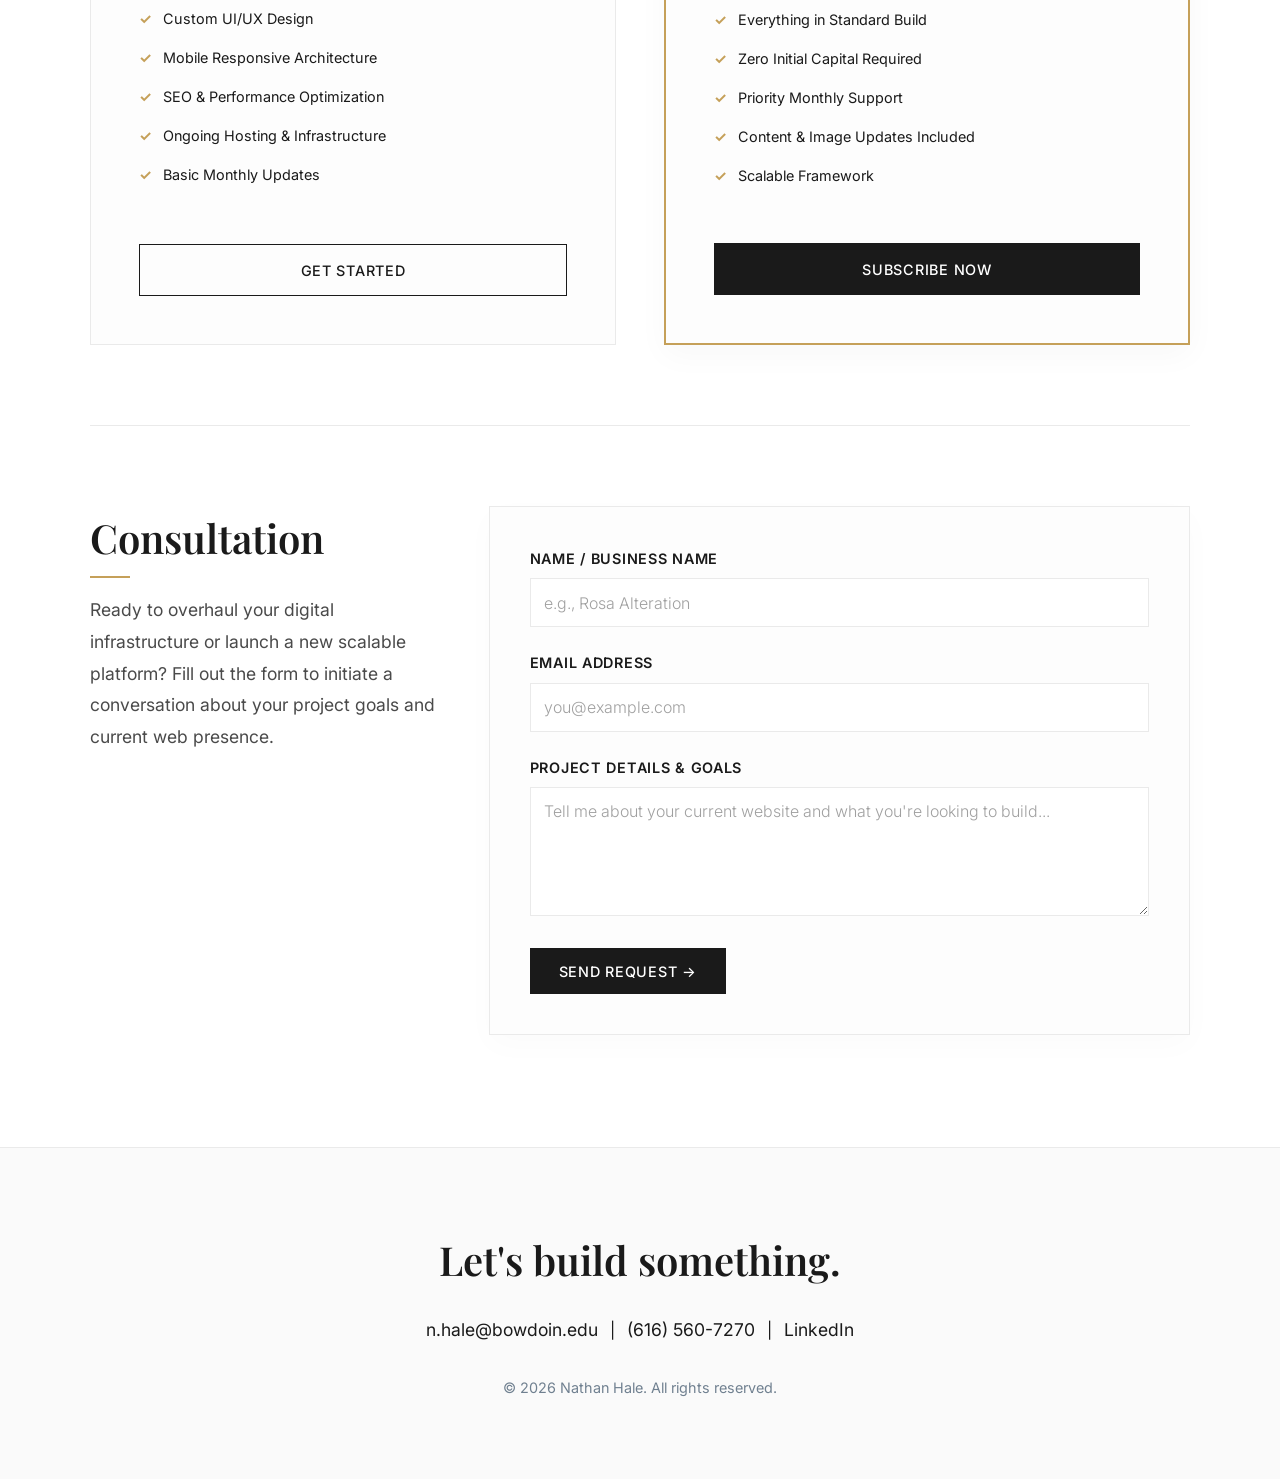
==== commit 2d5feaf9: "Add availability badge, stats row, scroll progress, project tags, and case studies - Availability ba" ====
--- a/index.html
+++ b/index.html
@@ -36,6 +36,8 @@
 </head>
 <body>
 
+    <div class="scroll-progress" id="scroll-progress"></div>
+
     <nav class="site-nav" id="site-nav" aria-label="Site navigation">
         <div class="container nav-container">
             <a href="#" class="nav-logo">NH.</a>
@@ -50,6 +52,10 @@
 
     <header class="hero">
         <div class="container">
+            <div class="availability-badge">
+                <span class="availability-dot"></span>
+                Available for new projects
+            </div>
             <h1 class="hero-title">Nathan Hale.</h1>
             <h2 class="hero-subtitle">Crafting scalable, zero-friction digital experiences for local businesses and startups.</h2>
             <div class="hero-links">
@@ -58,6 +64,25 @@
             </div>
         </div>
     </header>
+
+    <div class="stats-row container">
+        <div class="stat">
+            <span class="stat-number">4</span>
+            <span class="stat-label">Sites Launched</span>
+        </div>
+        <div class="stat">
+            <span class="stat-number">3</span>
+            <span class="stat-label">Clients Served</span>
+        </div>
+        <div class="stat">
+            <span class="stat-number">30K+</span>
+            <span class="stat-label">Audience Scaled</span>
+        </div>
+        <div class="stat">
+            <span class="stat-number">$0</span>
+            <span class="stat-label">Upfront Option</span>
+        </div>
+    </div>
 
     <main>
         
@@ -85,8 +110,16 @@
                     <img src="campusshare.png" alt="CampusShare Live Preview" class="project-image">
                     <div class="card-content">
                         <h3>CampusShare <span class="badge">Founder</span></h3>
+                        <div class="project-tags">
+                            <span class="tag">Marketplace</span>
+                            <span class="tag">Authentication</span>
+                            <span class="tag">MVP</span>
+                        </div>
                         <p>Designed and deployed a peer-to-peer rental marketplace. Developed the MVP and UI architecture to segment listings by institution using secure domain authentication.</p>
-                        <a href="http://campusshareapp.com" target="_blank" rel="noopener noreferrer" class="project-link">Visit live site &rarr;</a>
+                        <div class="card-links">
+                            <a href="http://campusshareapp.com" target="_blank" rel="noopener noreferrer" class="project-link">Live site &rarr;</a>
+                            <a href="work/campusshare.html" class="case-study-link">Case study</a>
+                        </div>
                     </div>
                 </div>
 
@@ -94,8 +127,15 @@
                     <img src="rosatailor.png" alt="Rosa Alteration Live Preview" class="project-image" loading="lazy">
                     <div class="card-content">
                         <h3>Rosa Alteration</h3>
+                        <div class="project-tags">
+                            <span class="tag">Local Business</span>
+                            <span class="tag">Storefront</span>
+                        </div>
                         <p>A refined digital storefront built to enhance online visibility and streamline customer inquiries for a boutique tailoring business.</p>
-                        <a href="https://rosa-alteration.onrender.com" target="_blank" rel="noopener noreferrer" class="project-link">Visit live site &rarr;</a>
+                        <div class="card-links">
+                            <a href="https://rosa-alteration.onrender.com" target="_blank" rel="noopener noreferrer" class="project-link">Live site &rarr;</a>
+                            <a href="work/rosa-alteration.html" class="case-study-link">Case study</a>
+                        </div>
                     </div>
                 </div>
 
@@ -103,8 +143,16 @@
                     <img src="cindybarber.png" alt="Cindy's Barbershop Live Preview" class="project-image" loading="lazy">
                     <div class="card-content">
                         <h3>Cindy's Barbershop</h3>
+                        <div class="project-tags">
+                            <span class="tag">Local Business</span>
+                            <span class="tag">Booking</span>
+                            <span class="tag">Branding</span>
+                        </div>
                         <p>A clean, service-oriented web presence designed to showcase services, integrate booking flows, and establish a modern brand identity.</p>
-                        <a href="https://cindy-barbershop.onrender.com" target="_blank" rel="noopener noreferrer" class="project-link">Visit live site &rarr;</a>
+                        <div class="card-links">
+                            <a href="https://cindy-barbershop.onrender.com" target="_blank" rel="noopener noreferrer" class="project-link">Live site &rarr;</a>
+                            <a href="work/cindys-barbershop.html" class="case-study-link">Case study</a>
+                        </div>
                     </div>
                 </div>
 
@@ -112,8 +160,16 @@
                     <img src="twojays.png" alt="Two J's Live Preview" class="project-image" loading="lazy">
                     <div class="card-content">
                         <h3>Two J's</h3>
+                        <div class="project-tags">
+                            <span class="tag">Retail</span>
+                            <span class="tag">Static Site</span>
+                            <span class="tag">Performance</span>
+                        </div>
                         <p>A scalable static-site framework deployed for local retail, focusing on fast load times, mobile responsiveness, and high-converting UI.</p>
-                        <a href="https://two-j-s-s.onrender.com" target="_blank" rel="noopener noreferrer" class="project-link">Visit live site &rarr;</a>
+                        <div class="card-links">
+                            <a href="https://two-j-s-s.onrender.com" target="_blank" rel="noopener noreferrer" class="project-link">Live site &rarr;</a>
+                            <a href="work/two-jays.html" class="case-study-link">Case study</a>
+                        </div>
                     </div>
                 </div>
 
@@ -245,12 +301,19 @@
         // Mark JS as loaded so fade-in CSS activates
         document.body.classList.add('js-loaded');
 
+        // Scroll progress bar
+        var scrollProgress = document.getElementById('scroll-progress');
+
         // Sticky nav: show after scrolling past half of hero
         var siteNav = document.getElementById('site-nav');
         var hero = document.querySelector('.hero');
 
         function handleNavScroll() {
-            if (window.scrollY > hero.offsetHeight * 0.4) {
+            var scrollTop = window.scrollY;
+            var docHeight = document.documentElement.scrollHeight - window.innerHeight;
+            scrollProgress.style.width = (docHeight > 0 ? (scrollTop / docHeight) * 100 : 0) + '%';
+
+            if (scrollTop > hero.offsetHeight * 0.4) {
                 siteNav.classList.add('visible');
             } else {
                 siteNav.classList.remove('visible');
--- a/styles.css
+++ b/styles.css
@@ -9,6 +9,18 @@
     --card-bg: #fdfdfd;
     --font-serif: 'Playfair Display', serif;
     --font-sans: 'Inter', sans-serif;
+}
+
+/* Scroll Progress Bar */
+.scroll-progress {
+    position: fixed;
+    top: 0;
+    left: 0;
+    height: 2px;
+    width: 0%;
+    background: var(--accent-gold);
+    z-index: 200;
+    transition: width 0.08s linear;
 }
 
 /* Sticky Navigation */
@@ -124,6 +136,219 @@
     color: var(--accent-gold);
 }
 
+/* Hero Animation */
+@keyframes hero-in {
+    from { opacity: 0; transform: translateY(18px); }
+    to   { opacity: 1; transform: translateY(0); }
+}
+
+.hero-title    { animation: hero-in 0.75s 0.05s ease both; }
+.hero-subtitle { animation: hero-in 0.75s 0.2s  ease both; }
+.hero-links    { animation: hero-in 0.75s 0.35s ease both; }
+.availability-badge { animation: hero-in 0.75s 0.1s ease both; }
+
+/* Availability Badge */
+.availability-badge {
+    display: inline-flex;
+    align-items: center;
+    gap: 0.5rem;
+    background: rgba(34, 197, 94, 0.07);
+    border: 1px solid rgba(34, 197, 94, 0.3);
+    color: #15803d;
+    font-size: 0.8rem;
+    font-weight: 500;
+    padding: 0.4rem 0.9rem;
+    border-radius: 20px;
+    margin-bottom: 1.75rem;
+    letter-spacing: 0.02em;
+    font-family: var(--font-sans);
+}
+
+.availability-dot {
+    width: 7px;
+    height: 7px;
+    background: #22c55e;
+    border-radius: 50%;
+    flex-shrink: 0;
+    animation: pulse-dot 2.2s ease-in-out infinite;
+}
+
+@keyframes pulse-dot {
+    0%, 100% { opacity: 1; transform: scale(1); }
+    50%       { opacity: 0.45; transform: scale(0.8); }
+}
+
+/* Stats Row */
+.stats-row {
+    display: grid;
+    grid-template-columns: repeat(4, 1fr);
+    border-top: 1px solid var(--border-color);
+    border-bottom: 1px solid var(--border-color);
+}
+
+.stat {
+    text-align: center;
+    padding: 2.5rem 1rem;
+    border-right: 1px solid var(--border-color);
+}
+
+.stat:last-child {
+    border-right: none;
+}
+
+.stat-number {
+    display: block;
+    font-family: var(--font-serif);
+    font-size: 2.25rem;
+    font-weight: 700;
+    color: var(--text-primary);
+    line-height: 1;
+    margin-bottom: 0.5rem;
+}
+
+.stat-label {
+    font-size: 0.75rem;
+    text-transform: uppercase;
+    letter-spacing: 0.08em;
+    color: var(--accent-slate);
+    font-family: var(--font-sans);
+}
+
+/* Project Tags */
+.project-tags {
+    display: flex;
+    flex-wrap: wrap;
+    gap: 0.4rem;
+    margin-bottom: 0.85rem;
+}
+
+.tag {
+    font-size: 0.68rem;
+    text-transform: uppercase;
+    letter-spacing: 0.06em;
+    font-weight: 500;
+    padding: 0.2rem 0.6rem;
+    border: 1px solid var(--border-color);
+    color: var(--accent-slate);
+    font-family: var(--font-sans);
+    border-radius: 3px;
+}
+
+/* Card footer row: live link + case study link */
+.card-links {
+    display: flex;
+    align-items: center;
+    gap: 1.5rem;
+    margin-top: auto;
+}
+
+.case-study-link {
+    font-weight: 500;
+    font-size: 0.85rem;
+    color: var(--accent-gold);
+    font-family: var(--font-sans);
+    text-decoration: underline;
+    text-underline-offset: 3px;
+    text-decoration-color: transparent;
+    transition: text-decoration-color 0.2s ease, color 0.2s ease;
+}
+
+.case-study-link:hover {
+    color: var(--accent-gold);
+    text-decoration-color: var(--accent-gold);
+}
+
+/* Case Study Pages */
+.case-hero {
+    padding: 7rem 0 4rem;
+}
+
+.case-back {
+    display: inline-block;
+    font-size: 0.8rem;
+    text-transform: uppercase;
+    letter-spacing: 0.08em;
+    font-weight: 500;
+    color: var(--accent-slate);
+    margin-bottom: 2rem;
+}
+
+.case-back:hover {
+    color: var(--accent-gold);
+}
+
+.case-meta {
+    display: flex;
+    align-items: center;
+    gap: 1rem;
+    margin-bottom: 1.5rem;
+    flex-wrap: wrap;
+}
+
+.case-hero h1 {
+    font-size: 3.5rem;
+    letter-spacing: -0.02em;
+    margin-bottom: 1.5rem;
+}
+
+.case-hero p {
+    font-size: 1.1rem;
+    max-width: 640px;
+    line-height: 1.8;
+}
+
+.case-image {
+    width: 100%;
+    max-height: 520px;
+    object-fit: cover;
+    object-position: top;
+    border: 1px solid var(--border-color);
+    margin: 3rem 0;
+}
+
+.case-body {
+    display: grid;
+    grid-template-columns: 1fr 2fr;
+    gap: 4rem;
+    align-items: start;
+    padding: 4rem 0;
+    border-top: 1px solid var(--border-color);
+}
+
+.case-body + .case-body {
+    padding-top: 3rem;
+}
+
+.case-label {
+    font-size: 0.75rem;
+    text-transform: uppercase;
+    letter-spacing: 0.1em;
+    font-weight: 600;
+    color: var(--accent-slate);
+    font-family: var(--font-sans);
+    padding-top: 0.25rem;
+}
+
+.case-content h2 {
+    font-size: 1.75rem;
+    margin-bottom: 1rem;
+}
+
+.case-content p {
+    font-size: 1rem;
+    line-height: 1.8;
+    margin-bottom: 1rem;
+}
+
+.case-cta {
+    padding: 5rem 0;
+    border-top: 1px solid var(--border-color);
+    display: flex;
+    align-items: center;
+    gap: 1.5rem;
+    flex-wrap: wrap;
+}
+
 /* Hero Section */
 .hero {
     padding: 8rem 0 6rem;
@@ -554,4 +779,31 @@
     .consultation-form {
         padding: 1.5rem;
     }
-}
+
+    .stats-row {
+        grid-template-columns: repeat(2, 1fr);
+    }
+
+    .stat {
+        border-bottom: 1px solid var(--border-color);
+        border-right: none;
+    }
+
+    .stat:nth-child(odd) {
+        border-right: 1px solid var(--border-color);
+    }
+
+    .stat:nth-child(3),
+    .stat:nth-child(4) {
+        border-bottom: none;
+    }
+
+    .case-hero h1 {
+        font-size: 2.25rem;
+    }
+
+    .case-body {
+        grid-template-columns: 1fr;
+        gap: 1rem;
+    }
+}
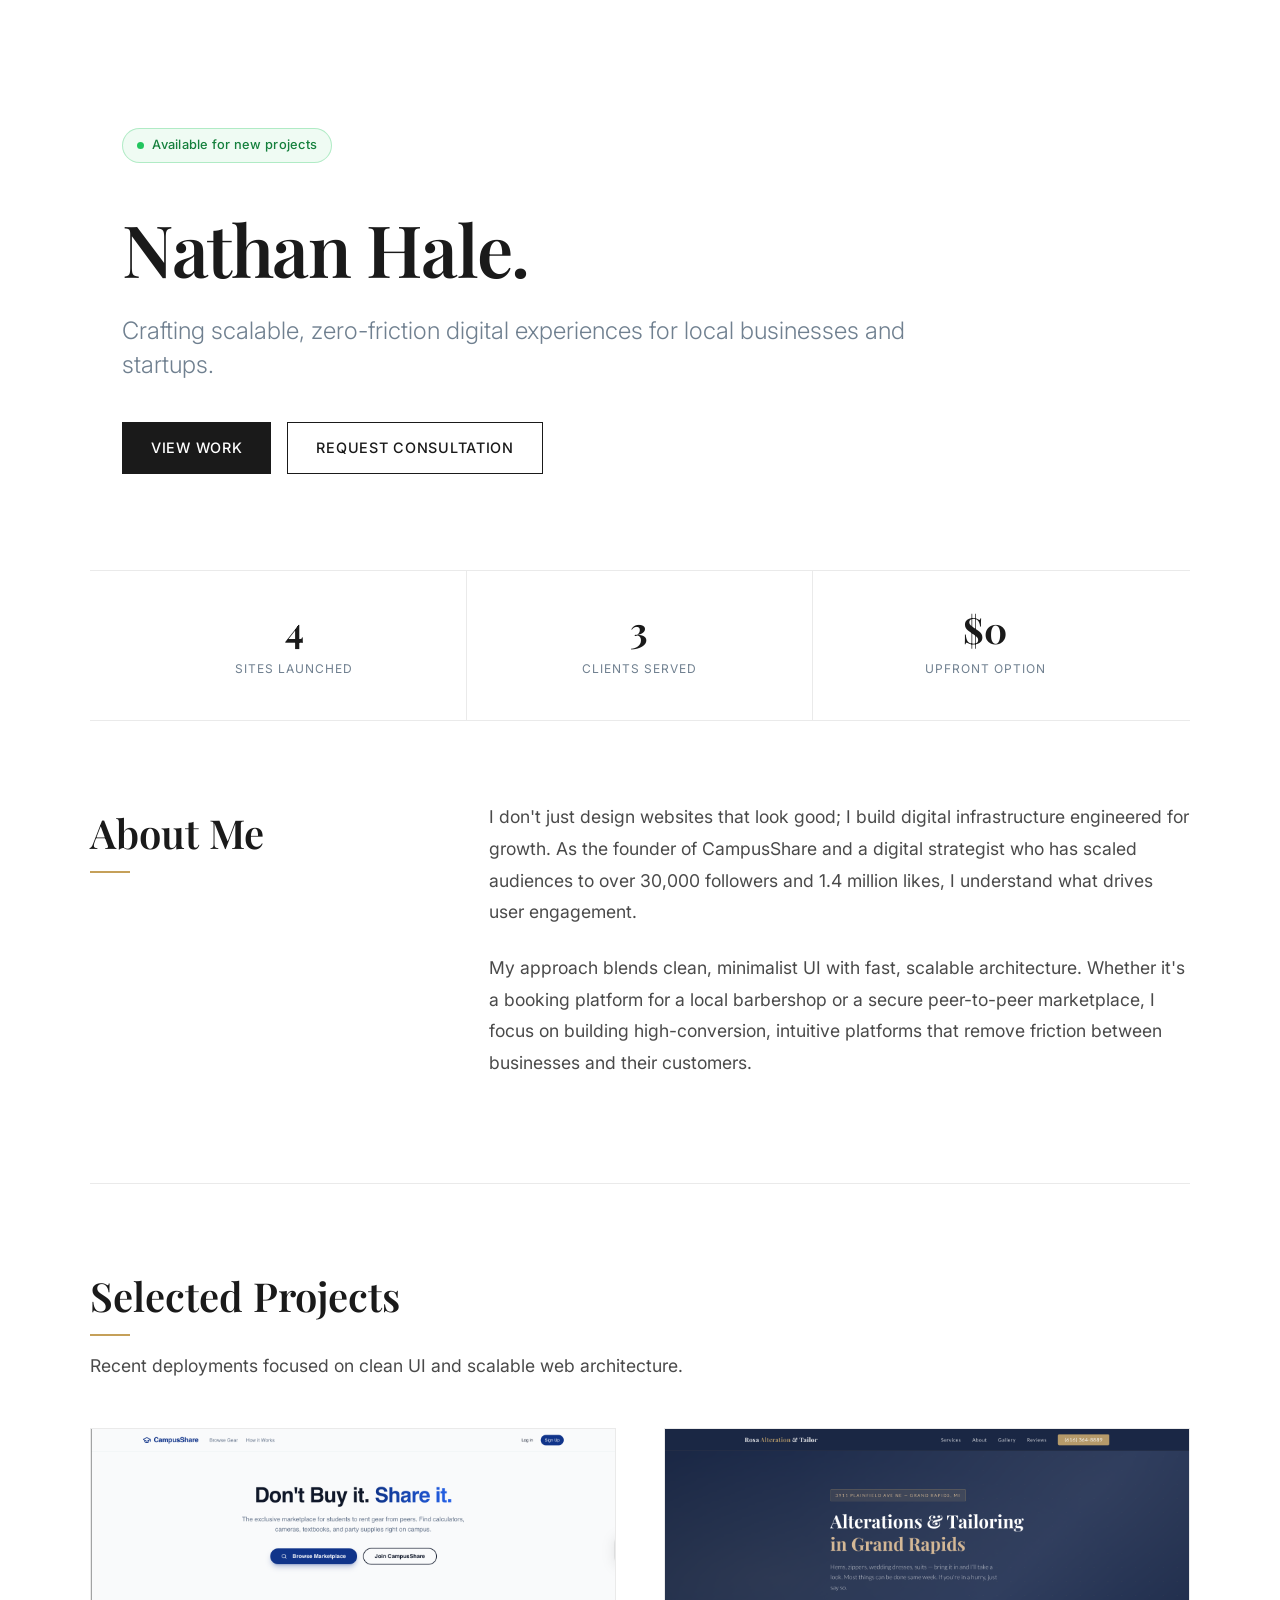
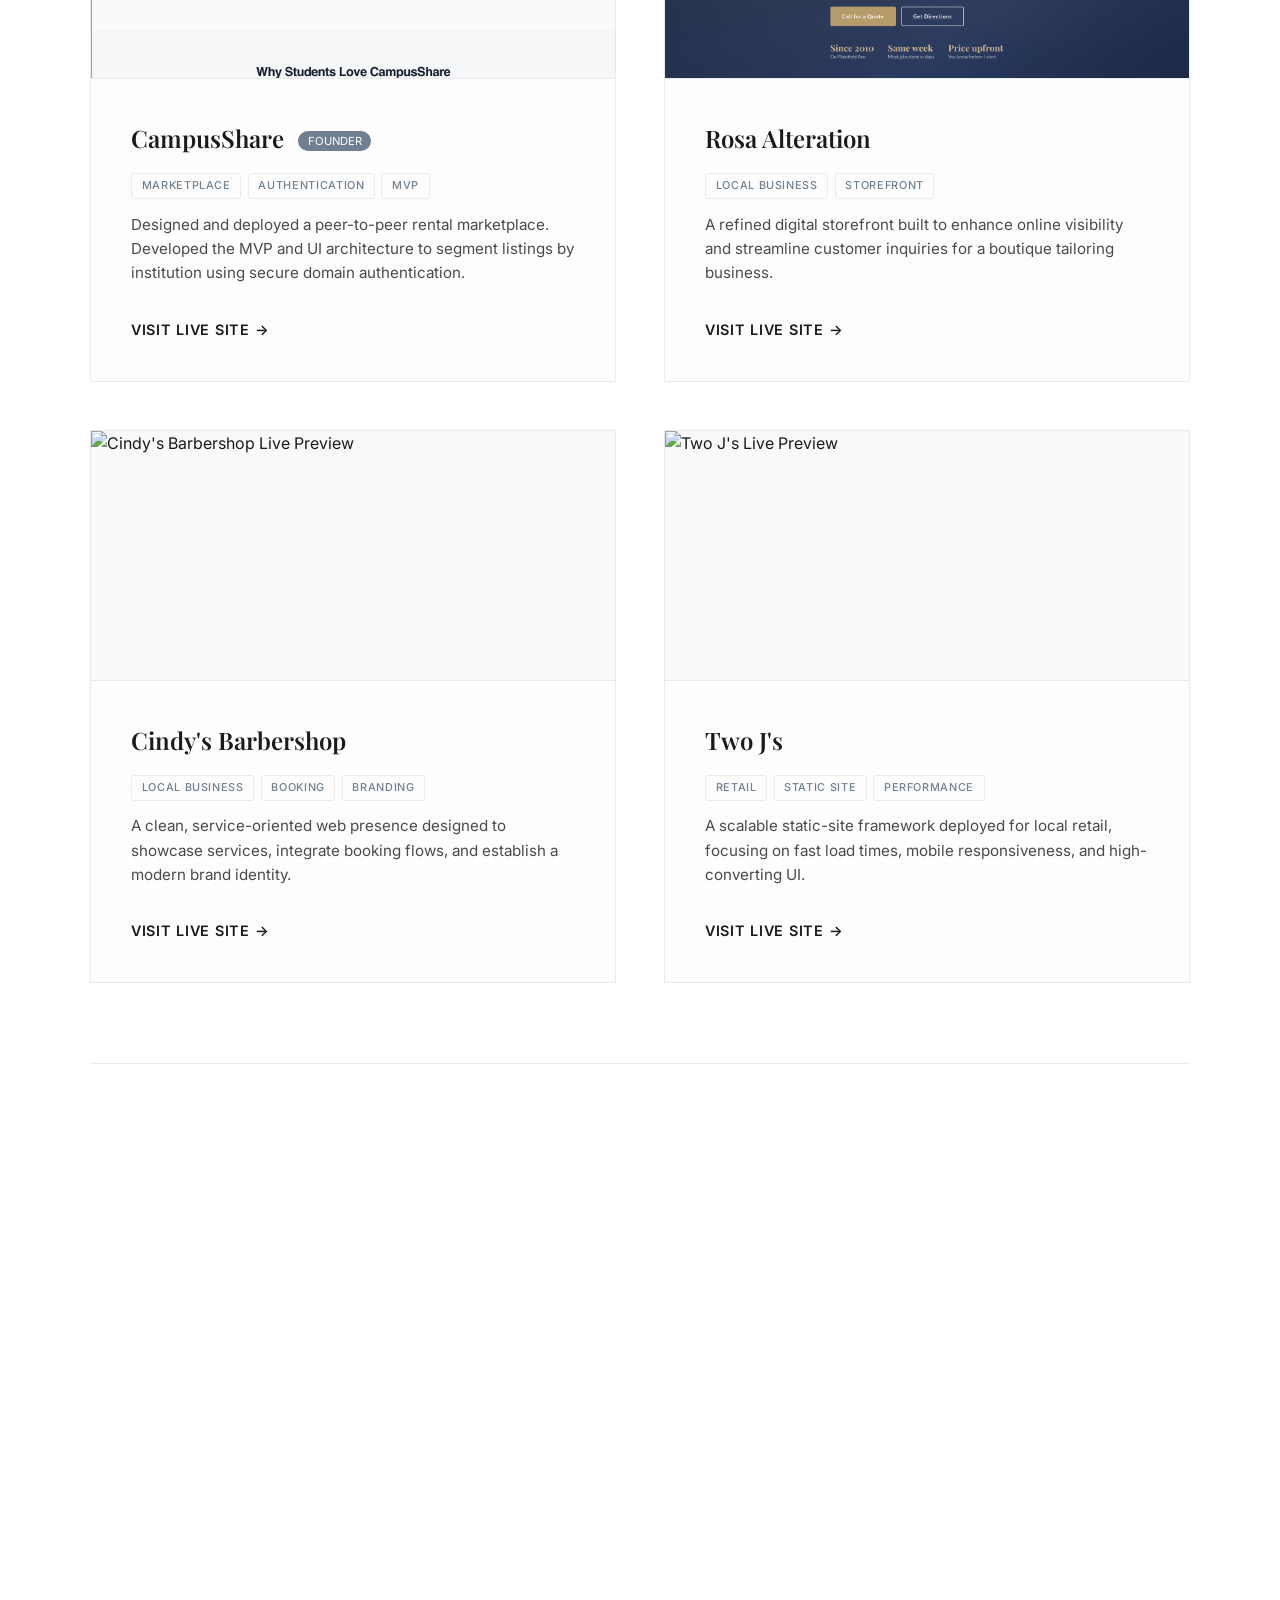
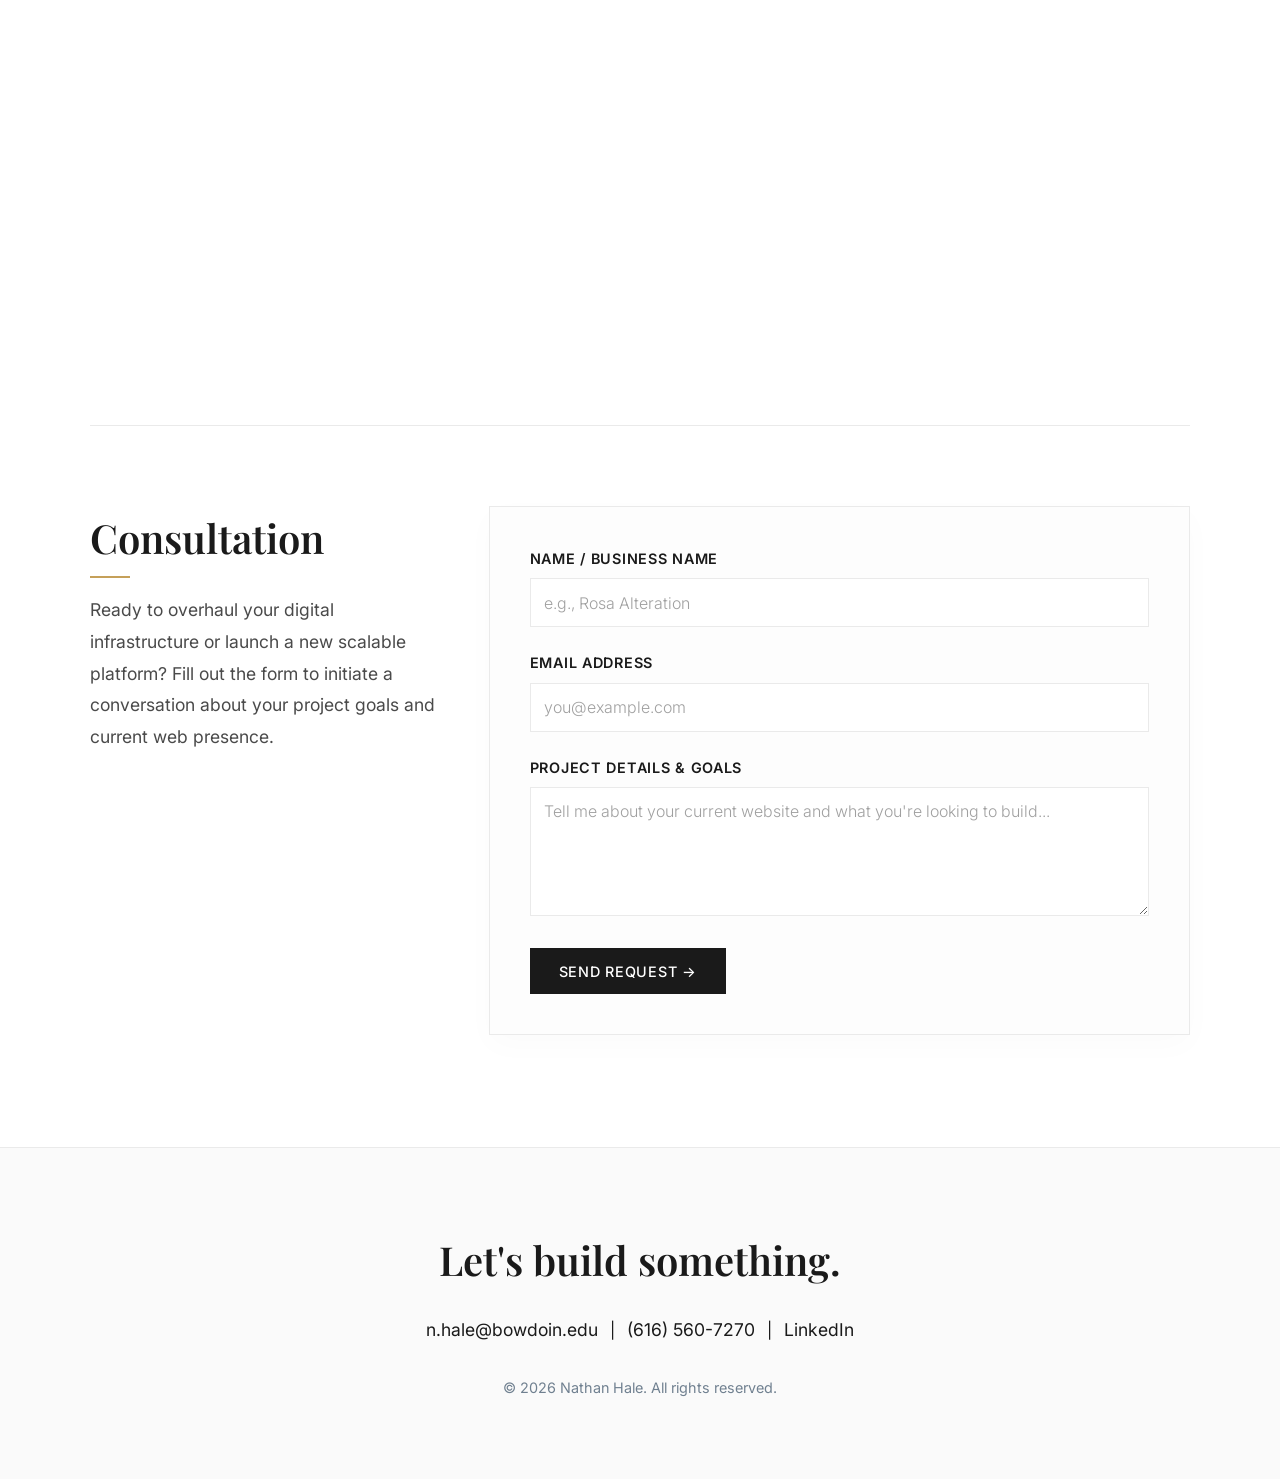
==== commit e468ae5d: "Remove case studies and fabricated audience stat - Delete work/ case study pages entirely - Remove c" ====
--- a/index.html
+++ b/index.html
@@ -75,10 +75,6 @@
             <span class="stat-label">Clients Served</span>
         </div>
         <div class="stat">
-            <span class="stat-number">30K+</span>
-            <span class="stat-label">Audience Scaled</span>
-        </div>
-        <div class="stat">
             <span class="stat-number">$0</span>
             <span class="stat-label">Upfront Option</span>
         </div>
@@ -116,10 +112,7 @@
                             <span class="tag">MVP</span>
                         </div>
                         <p>Designed and deployed a peer-to-peer rental marketplace. Developed the MVP and UI architecture to segment listings by institution using secure domain authentication.</p>
-                        <div class="card-links">
-                            <a href="http://campusshareapp.com" target="_blank" rel="noopener noreferrer" class="project-link">Live site &rarr;</a>
-                            <a href="work/campusshare.html" class="case-study-link">Case study</a>
-                        </div>
+                        <a href="http://campusshareapp.com" target="_blank" rel="noopener noreferrer" class="project-link">Visit live site &rarr;</a>
                     </div>
                 </div>
 
@@ -132,10 +125,7 @@
                             <span class="tag">Storefront</span>
                         </div>
                         <p>A refined digital storefront built to enhance online visibility and streamline customer inquiries for a boutique tailoring business.</p>
-                        <div class="card-links">
-                            <a href="https://rosa-alteration.onrender.com" target="_blank" rel="noopener noreferrer" class="project-link">Live site &rarr;</a>
-                            <a href="work/rosa-alteration.html" class="case-study-link">Case study</a>
-                        </div>
+                        <a href="https://rosa-alteration.onrender.com" target="_blank" rel="noopener noreferrer" class="project-link">Visit live site &rarr;</a>
                     </div>
                 </div>
 
@@ -149,10 +139,7 @@
                             <span class="tag">Branding</span>
                         </div>
                         <p>A clean, service-oriented web presence designed to showcase services, integrate booking flows, and establish a modern brand identity.</p>
-                        <div class="card-links">
-                            <a href="https://cindy-barbershop.onrender.com" target="_blank" rel="noopener noreferrer" class="project-link">Live site &rarr;</a>
-                            <a href="work/cindys-barbershop.html" class="case-study-link">Case study</a>
-                        </div>
+                        <a href="https://cindy-barbershop.onrender.com" target="_blank" rel="noopener noreferrer" class="project-link">Visit live site &rarr;</a>
                     </div>
                 </div>
 
@@ -166,10 +153,7 @@
                             <span class="tag">Performance</span>
                         </div>
                         <p>A scalable static-site framework deployed for local retail, focusing on fast load times, mobile responsiveness, and high-converting UI.</p>
-                        <div class="card-links">
-                            <a href="https://two-j-s-s.onrender.com" target="_blank" rel="noopener noreferrer" class="project-link">Live site &rarr;</a>
-                            <a href="work/two-jays.html" class="case-study-link">Case study</a>
-                        </div>
+                        <a href="https://two-j-s-s.onrender.com" target="_blank" rel="noopener noreferrer" class="project-link">Visit live site &rarr;</a>
                     </div>
                 </div>
 
--- a/styles.css
+++ b/styles.css
@@ -181,7 +181,7 @@
 /* Stats Row */
 .stats-row {
     display: grid;
-    grid-template-columns: repeat(4, 1fr);
+    grid-template-columns: repeat(3, 1fr);
     border-top: 1px solid var(--border-color);
     border-bottom: 1px solid var(--border-color);
 }
@@ -232,121 +232,6 @@
     color: var(--accent-slate);
     font-family: var(--font-sans);
     border-radius: 3px;
-}
-
-/* Card footer row: live link + case study link */
-.card-links {
-    display: flex;
-    align-items: center;
-    gap: 1.5rem;
-    margin-top: auto;
-}
-
-.case-study-link {
-    font-weight: 500;
-    font-size: 0.85rem;
-    color: var(--accent-gold);
-    font-family: var(--font-sans);
-    text-decoration: underline;
-    text-underline-offset: 3px;
-    text-decoration-color: transparent;
-    transition: text-decoration-color 0.2s ease, color 0.2s ease;
-}
-
-.case-study-link:hover {
-    color: var(--accent-gold);
-    text-decoration-color: var(--accent-gold);
-}
-
-/* Case Study Pages */
-.case-hero {
-    padding: 7rem 0 4rem;
-}
-
-.case-back {
-    display: inline-block;
-    font-size: 0.8rem;
-    text-transform: uppercase;
-    letter-spacing: 0.08em;
-    font-weight: 500;
-    color: var(--accent-slate);
-    margin-bottom: 2rem;
-}
-
-.case-back:hover {
-    color: var(--accent-gold);
-}
-
-.case-meta {
-    display: flex;
-    align-items: center;
-    gap: 1rem;
-    margin-bottom: 1.5rem;
-    flex-wrap: wrap;
-}
-
-.case-hero h1 {
-    font-size: 3.5rem;
-    letter-spacing: -0.02em;
-    margin-bottom: 1.5rem;
-}
-
-.case-hero p {
-    font-size: 1.1rem;
-    max-width: 640px;
-    line-height: 1.8;
-}
-
-.case-image {
-    width: 100%;
-    max-height: 520px;
-    object-fit: cover;
-    object-position: top;
-    border: 1px solid var(--border-color);
-    margin: 3rem 0;
-}
-
-.case-body {
-    display: grid;
-    grid-template-columns: 1fr 2fr;
-    gap: 4rem;
-    align-items: start;
-    padding: 4rem 0;
-    border-top: 1px solid var(--border-color);
-}
-
-.case-body + .case-body {
-    padding-top: 3rem;
-}
-
-.case-label {
-    font-size: 0.75rem;
-    text-transform: uppercase;
-    letter-spacing: 0.1em;
-    font-weight: 600;
-    color: var(--accent-slate);
-    font-family: var(--font-sans);
-    padding-top: 0.25rem;
-}
-
-.case-content h2 {
-    font-size: 1.75rem;
-    margin-bottom: 1rem;
-}
-
-.case-content p {
-    font-size: 1rem;
-    line-height: 1.8;
-    margin-bottom: 1rem;
-}
-
-.case-cta {
-    padding: 5rem 0;
-    border-top: 1px solid var(--border-color);
-    display: flex;
-    align-items: center;
-    gap: 1.5rem;
-    flex-wrap: wrap;
 }
 
 /* Hero Section */
@@ -781,7 +666,7 @@
     }
 
     .stats-row {
-        grid-template-columns: repeat(2, 1fr);
+        grid-template-columns: 1fr;
     }
 
     .stat {
@@ -789,21 +674,8 @@
         border-right: none;
     }
 
-    .stat:nth-child(odd) {
-        border-right: 1px solid var(--border-color);
-    }
-
-    .stat:nth-child(3),
-    .stat:nth-child(4) {
+    .stat:last-child {
         border-bottom: none;
     }
 
-    .case-hero h1 {
-        font-size: 2.25rem;
-    }
-
-    .case-body {
-        grid-template-columns: 1fr;
-        gap: 1rem;
-    }
-}
+}
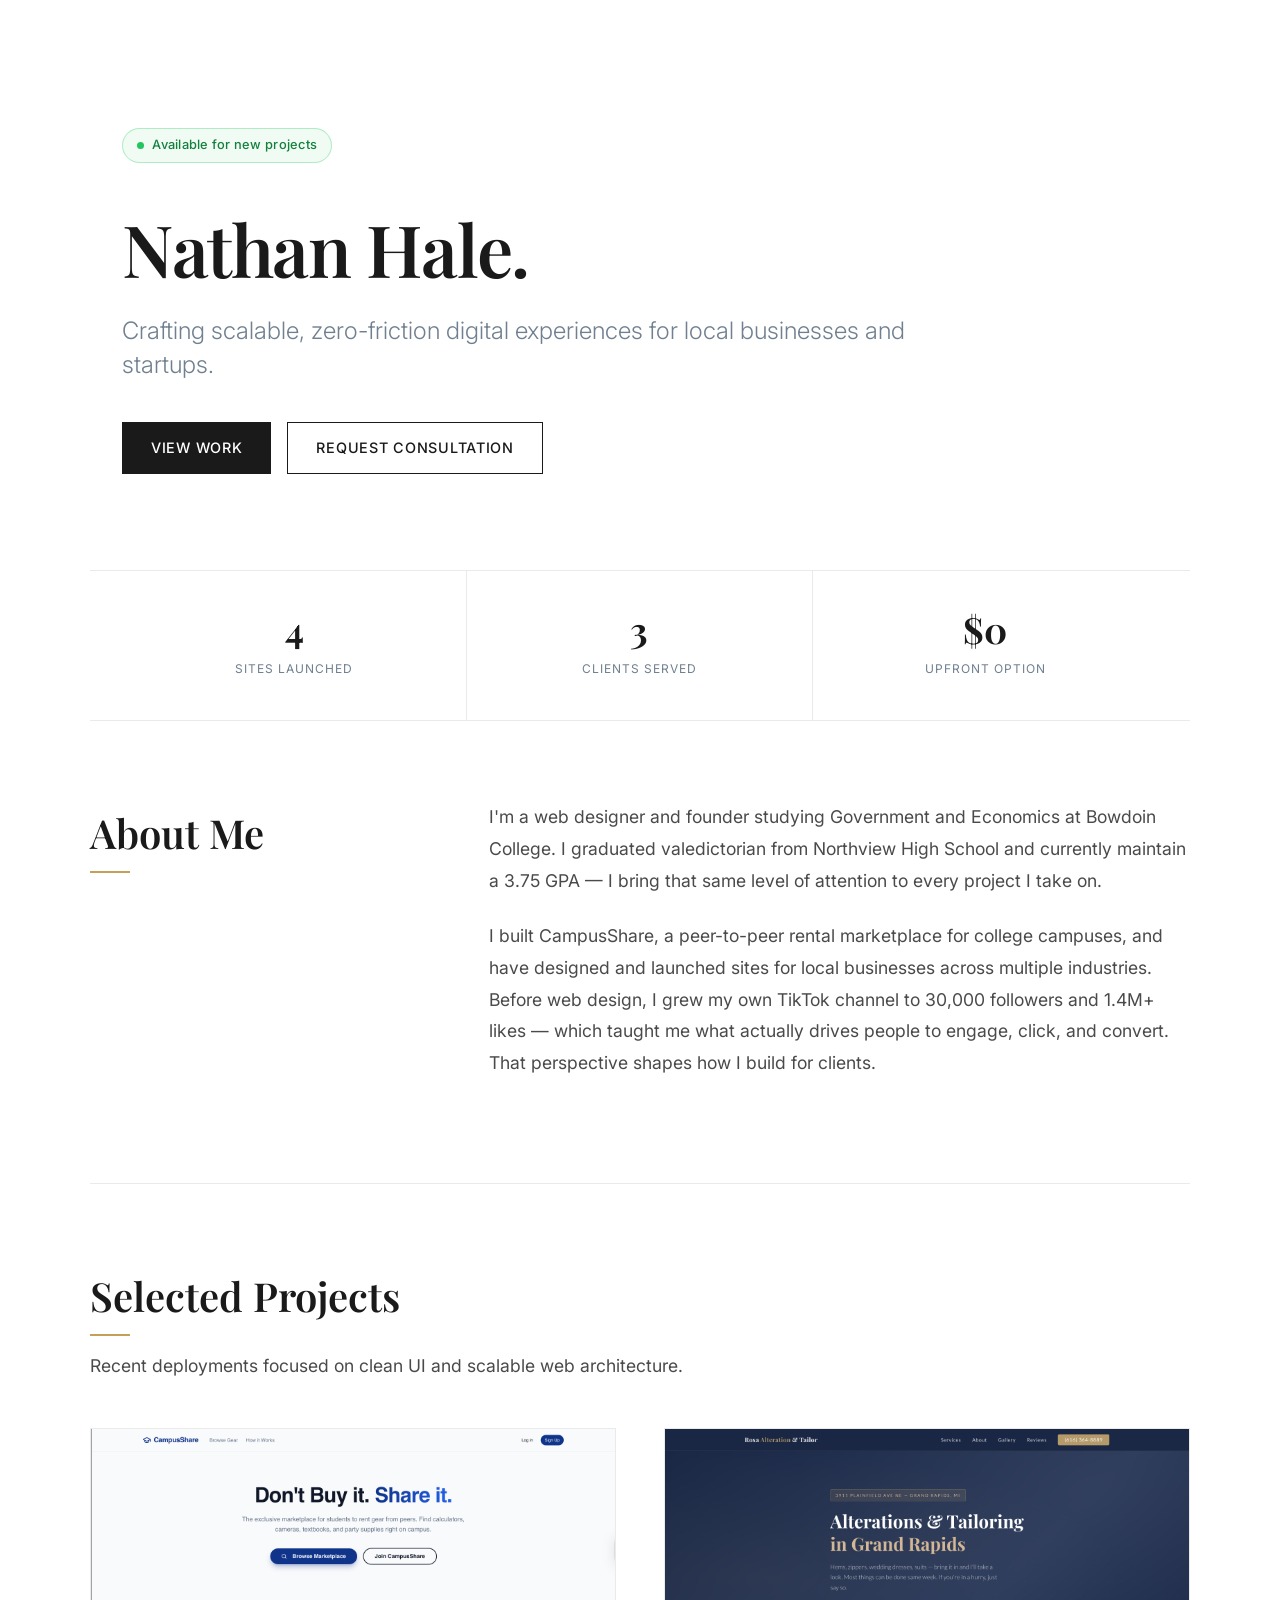
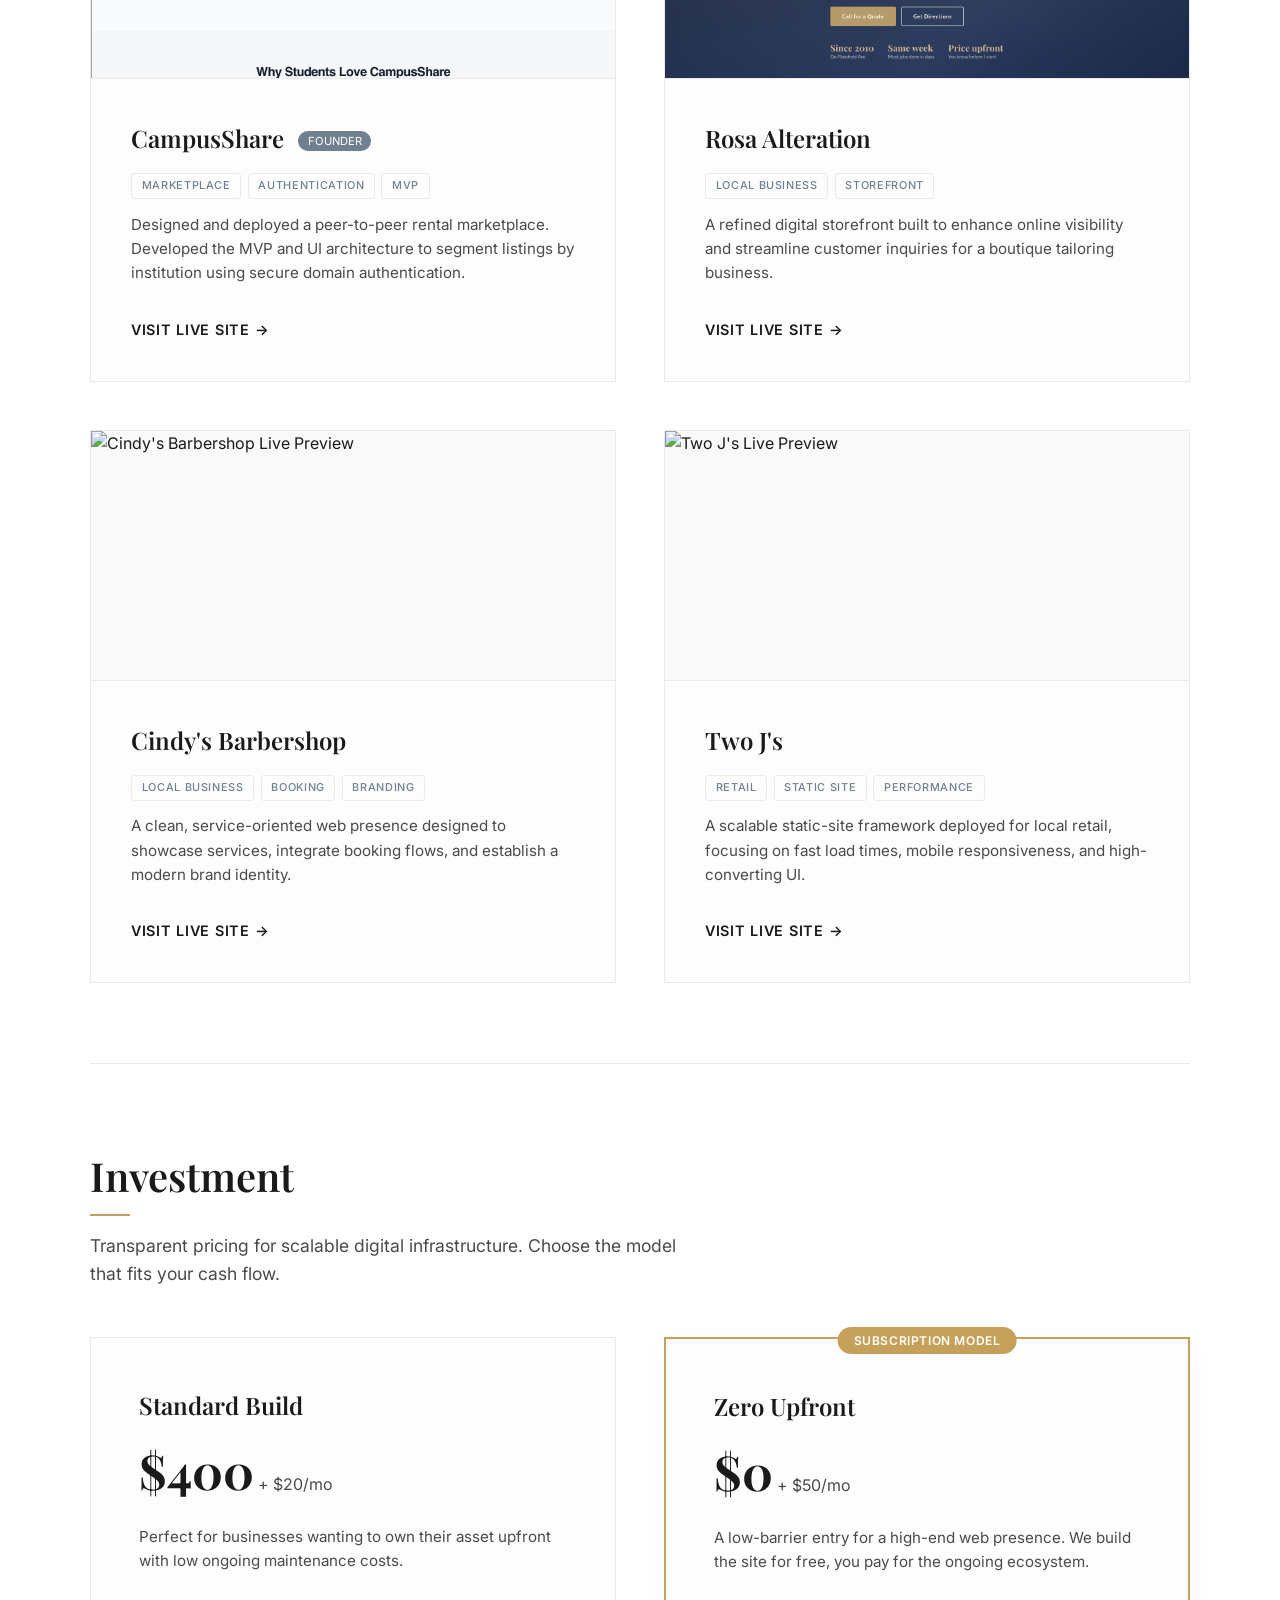
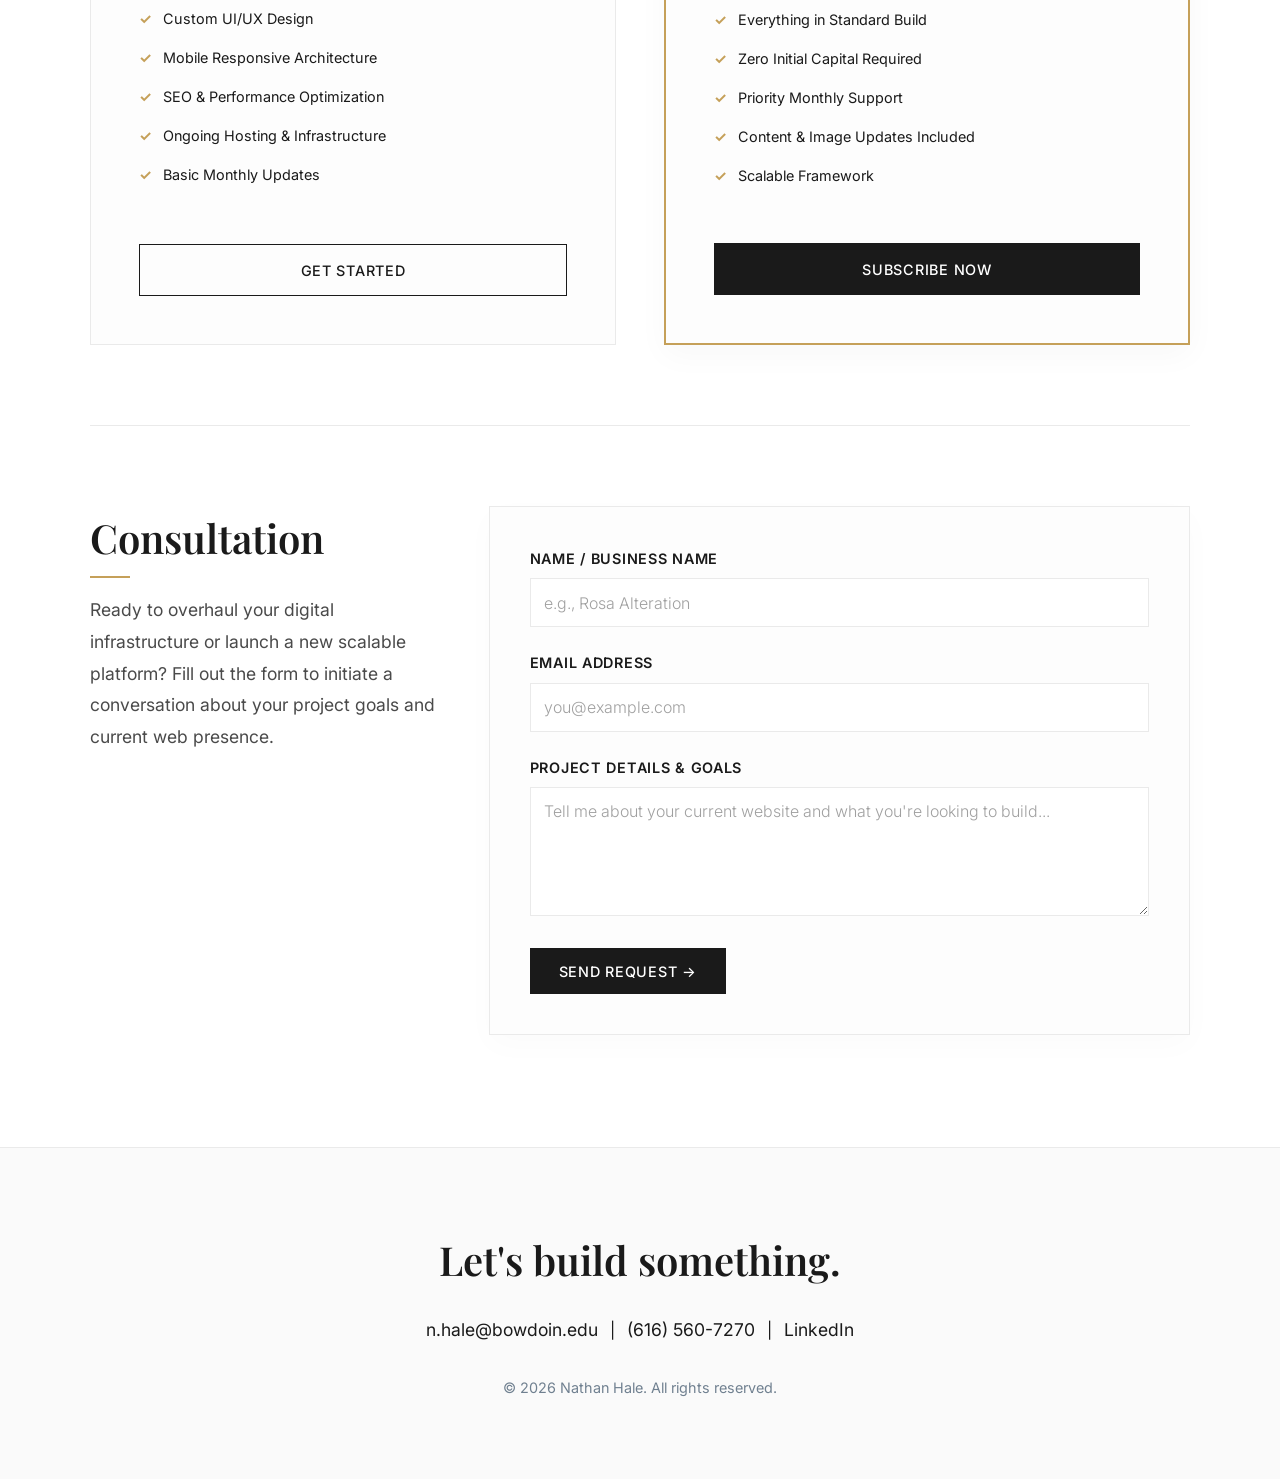
==== commit bb61472f: "Rewrite About copy with accurate, honest credentials - Attribute 30K/1.4M to personal TikTok channel" ====
--- a/index.html
+++ b/index.html
@@ -88,8 +88,8 @@
                     <h2 class="section-title">About Me</h2>
                 </div>
                 <div>
-                    <p class="about-text">I don't just design websites that look good; I build digital infrastructure engineered for growth. As the founder of CampusShare and a digital strategist who has scaled audiences to over 30,000 followers and 1.4 million likes, I understand what drives user engagement.</p>
-                    <p class="about-text">My approach blends clean, minimalist UI with fast, scalable architecture. Whether it's a booking platform for a local barbershop or a secure peer-to-peer marketplace, I focus on building high-conversion, intuitive platforms that remove friction between businesses and their customers.</p>
+                    <p class="about-text">I'm a web designer and founder studying Government and Economics at Bowdoin College. I graduated valedictorian from Northview High School and currently maintain a 3.75 GPA — I bring that same level of attention to every project I take on.</p>
+                    <p class="about-text">I built CampusShare, a peer-to-peer rental marketplace for college campuses, and have designed and launched sites for local businesses across multiple industries. Before web design, I grew my own TikTok channel to 30,000 followers and 1.4M+ likes — which taught me what actually drives people to engage, click, and convert. That perspective shapes how I build for clients.</p>
                 </div>
             </div>
         </section>
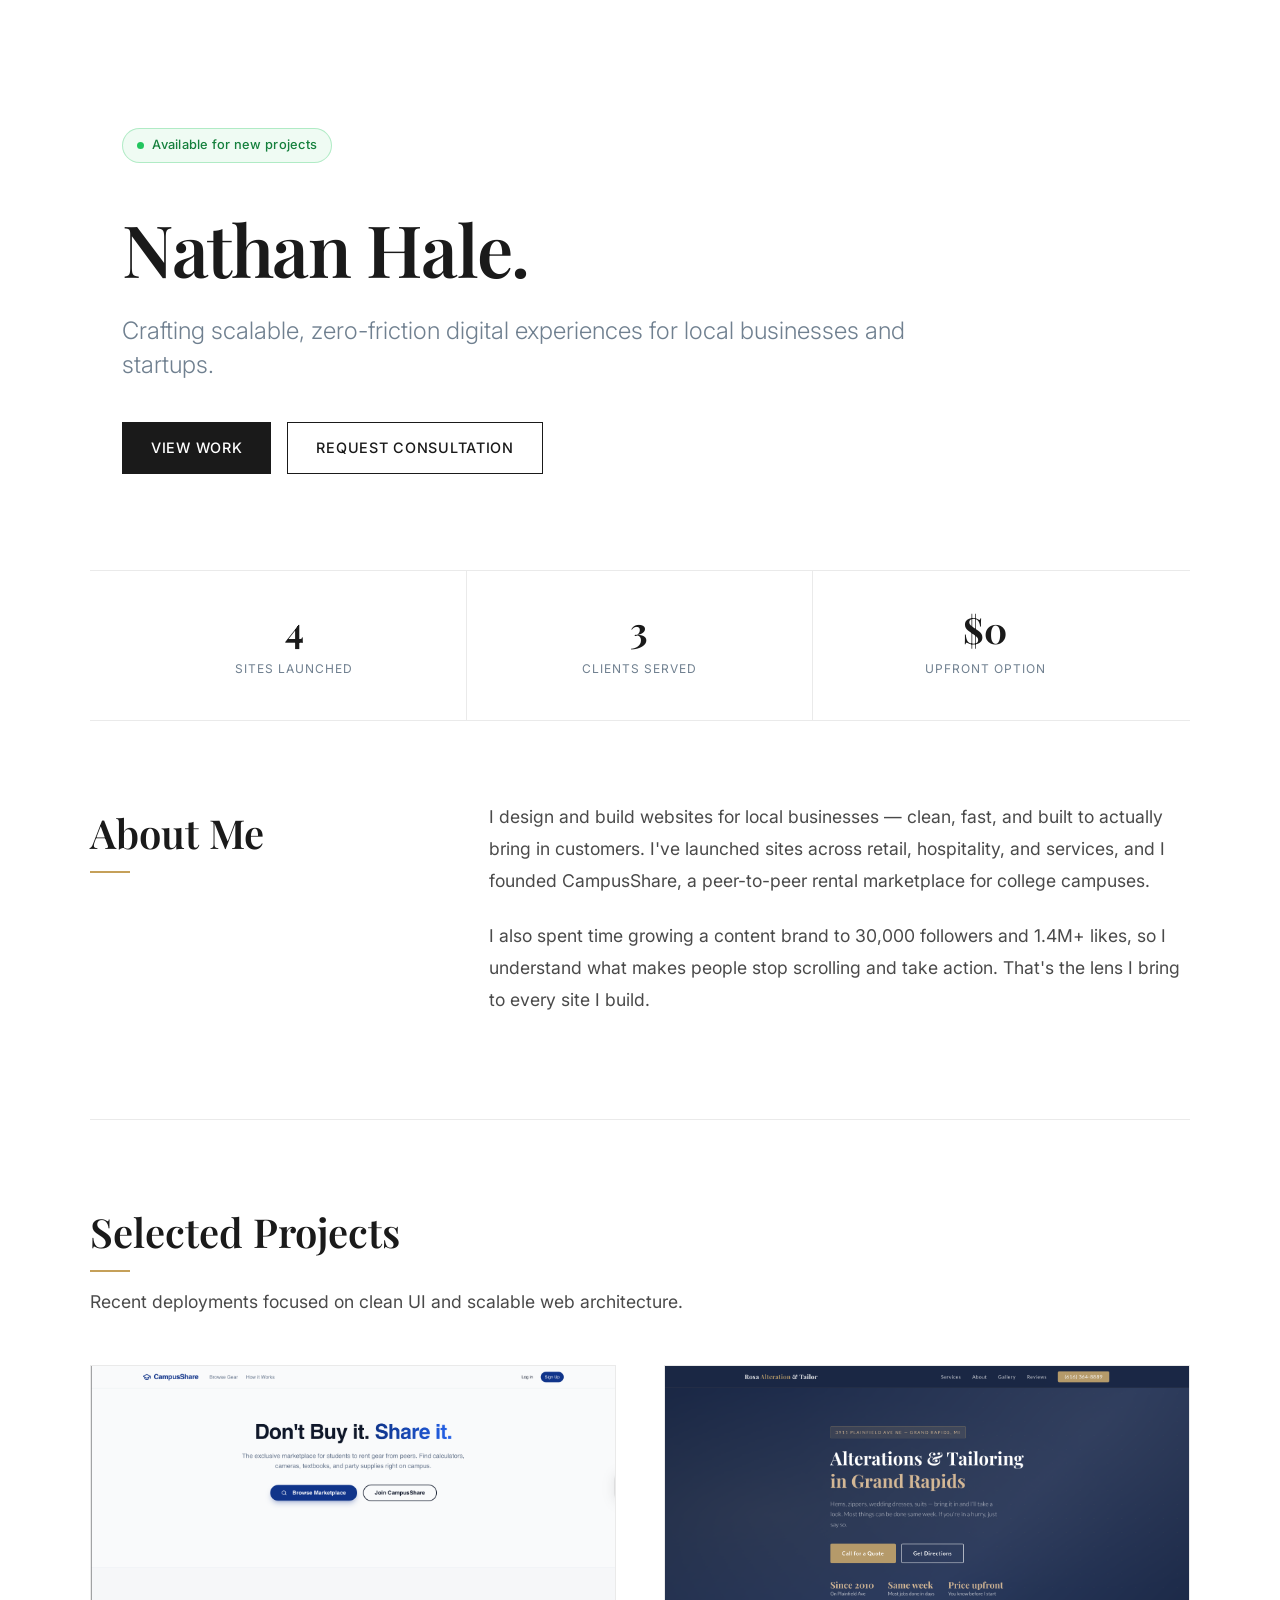
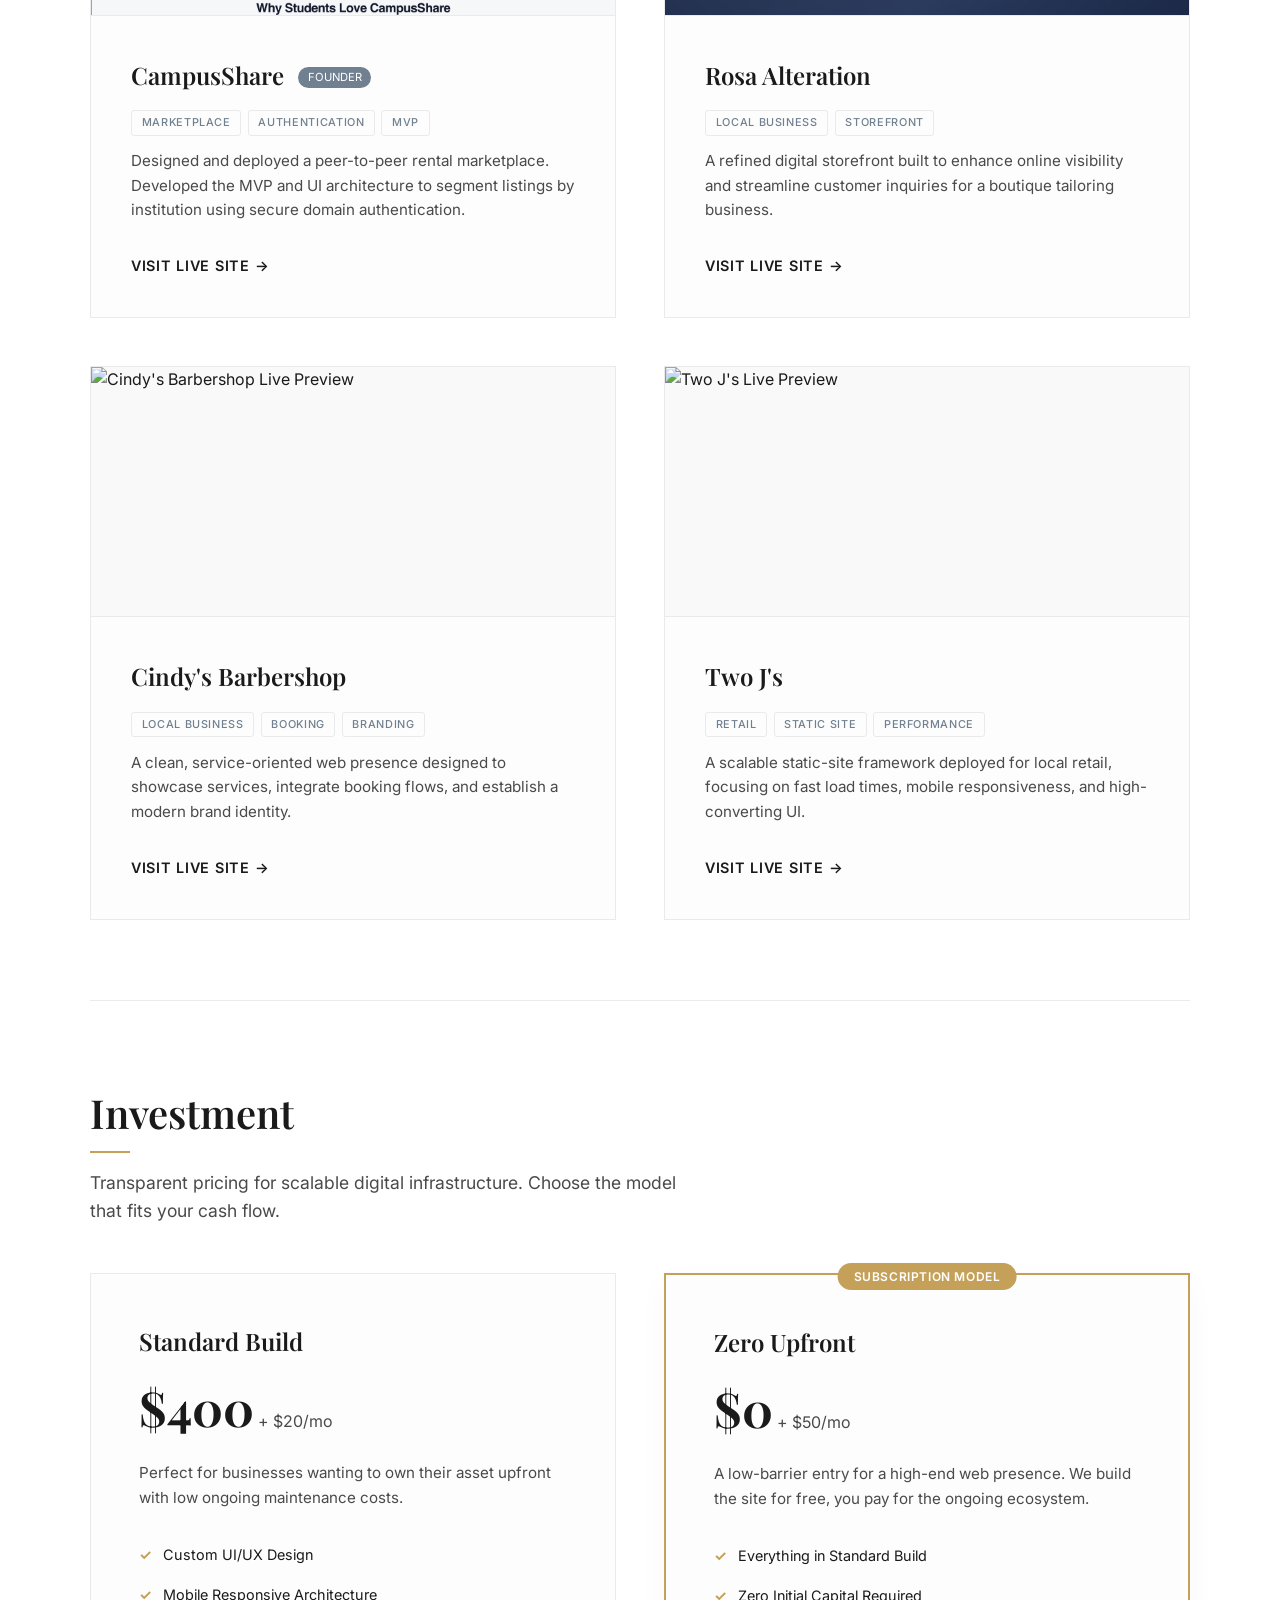
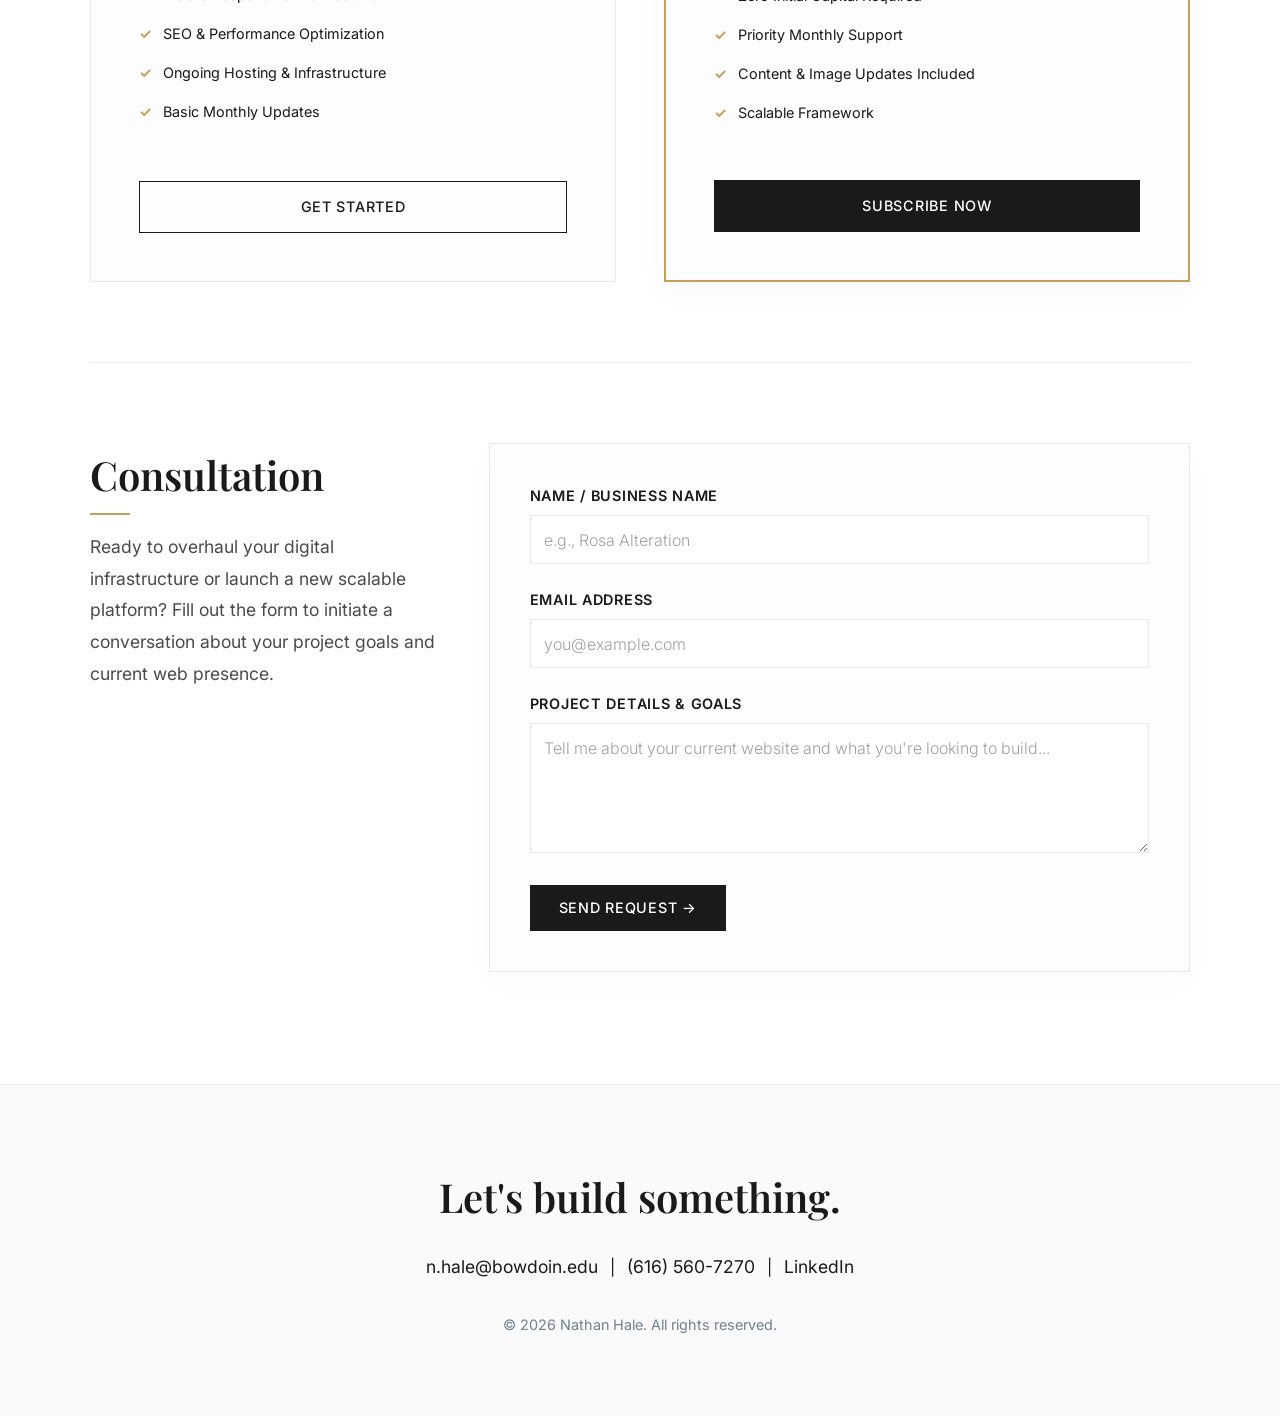
==== commit 60275e5e: "Rewrite About copy to be natural and client-focused https://claude.ai/code/session_01FzKwDZ38hKxhbou" ====
--- a/index.html
+++ b/index.html
@@ -88,8 +88,8 @@
                     <h2 class="section-title">About Me</h2>
                 </div>
                 <div>
-                    <p class="about-text">I'm a web designer and founder studying Government and Economics at Bowdoin College. I graduated valedictorian from Northview High School and currently maintain a 3.75 GPA — I bring that same level of attention to every project I take on.</p>
-                    <p class="about-text">I built CampusShare, a peer-to-peer rental marketplace for college campuses, and have designed and launched sites for local businesses across multiple industries. Before web design, I grew my own TikTok channel to 30,000 followers and 1.4M+ likes — which taught me what actually drives people to engage, click, and convert. That perspective shapes how I build for clients.</p>
+                    <p class="about-text">I design and build websites for local businesses — clean, fast, and built to actually bring in customers. I've launched sites across retail, hospitality, and services, and I founded CampusShare, a peer-to-peer rental marketplace for college campuses.</p>
+                    <p class="about-text">I also spent time growing a content brand to 30,000 followers and 1.4M+ likes, so I understand what makes people stop scrolling and take action. That's the lens I bring to every site I build.</p>
                 </div>
             </div>
         </section>
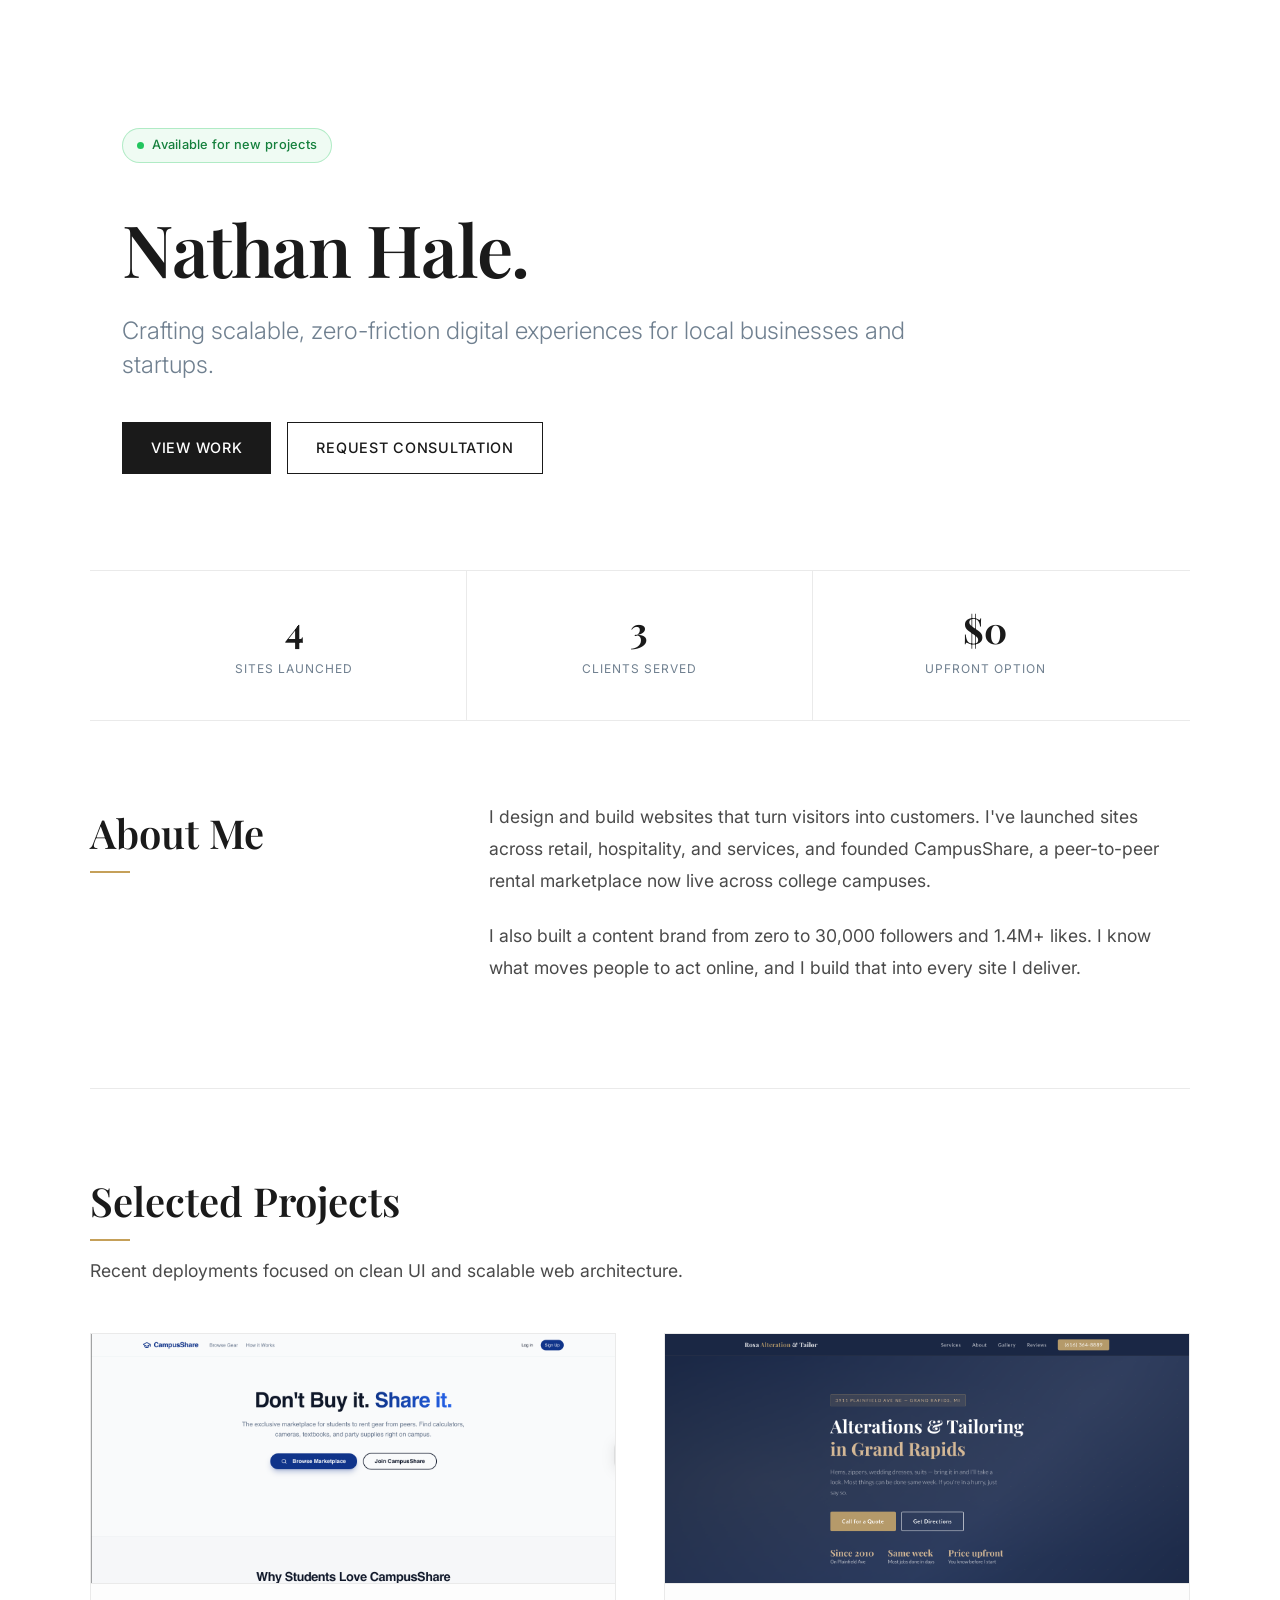
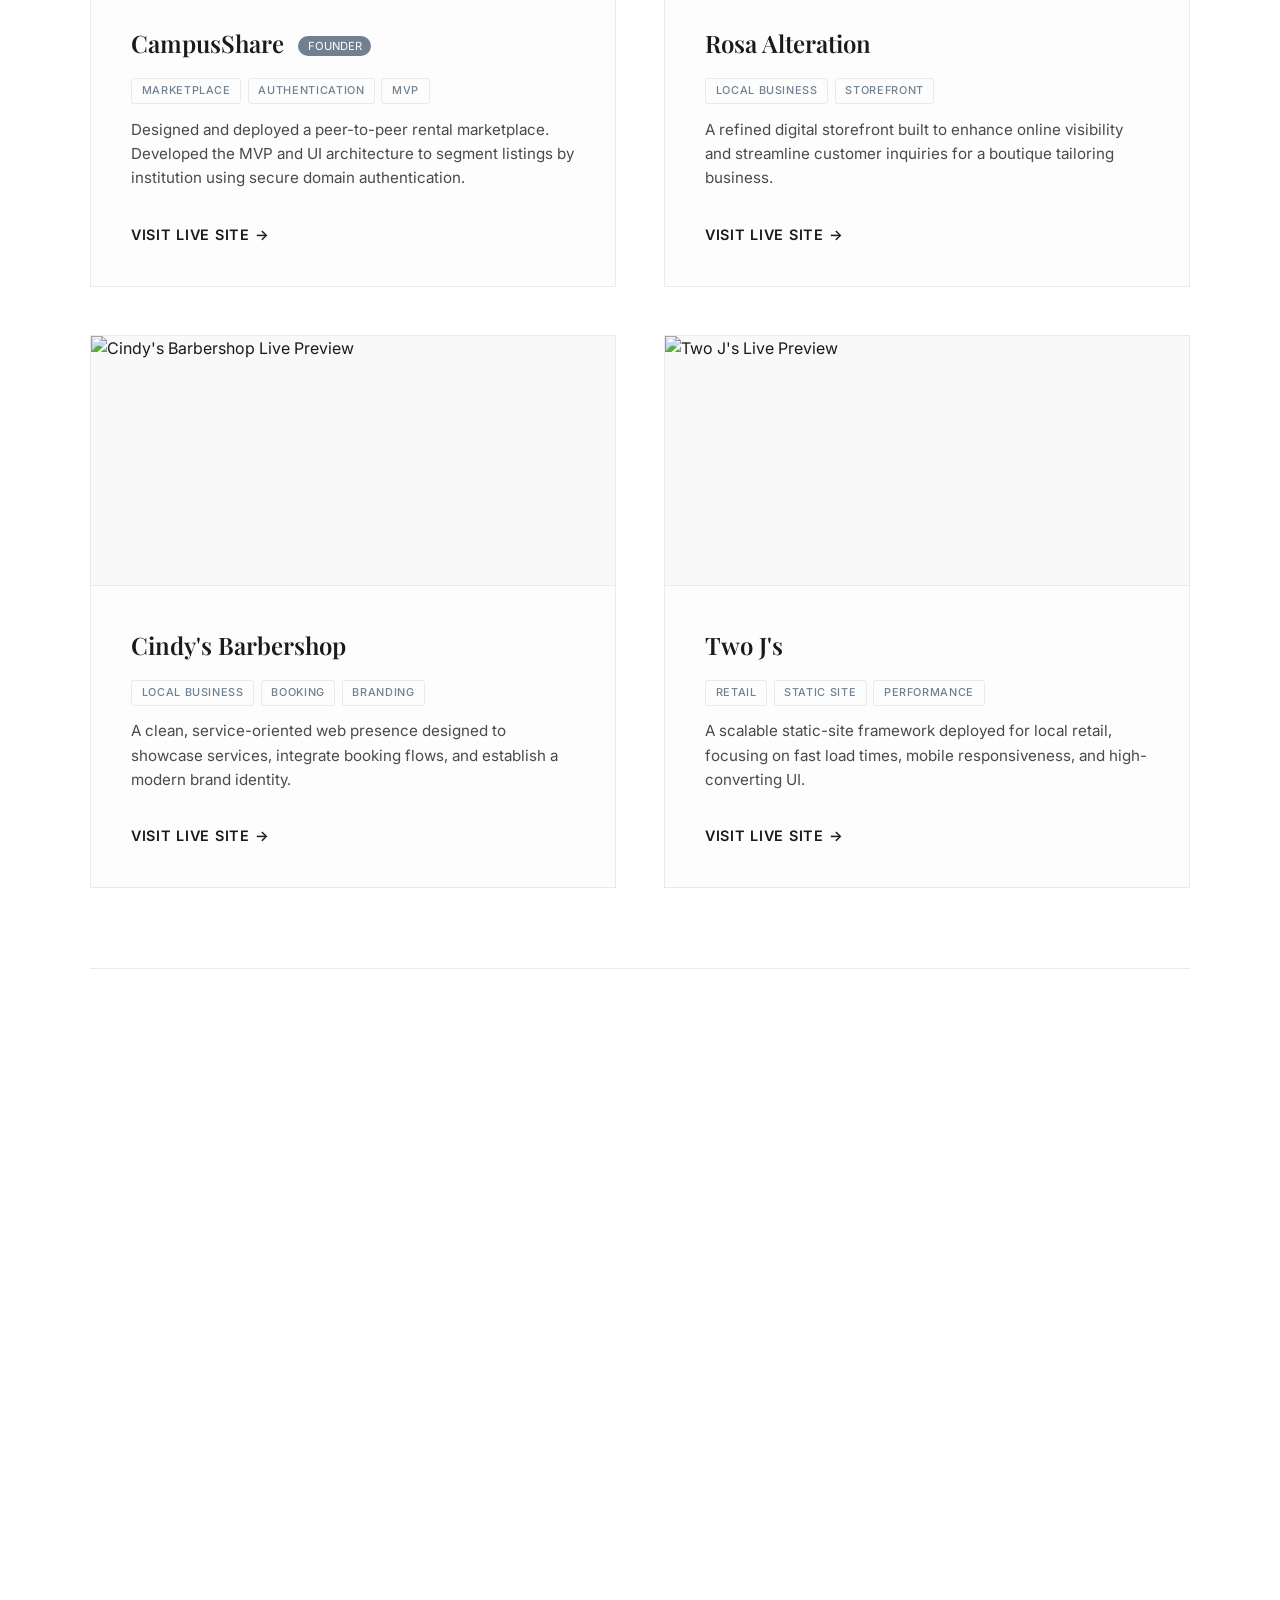
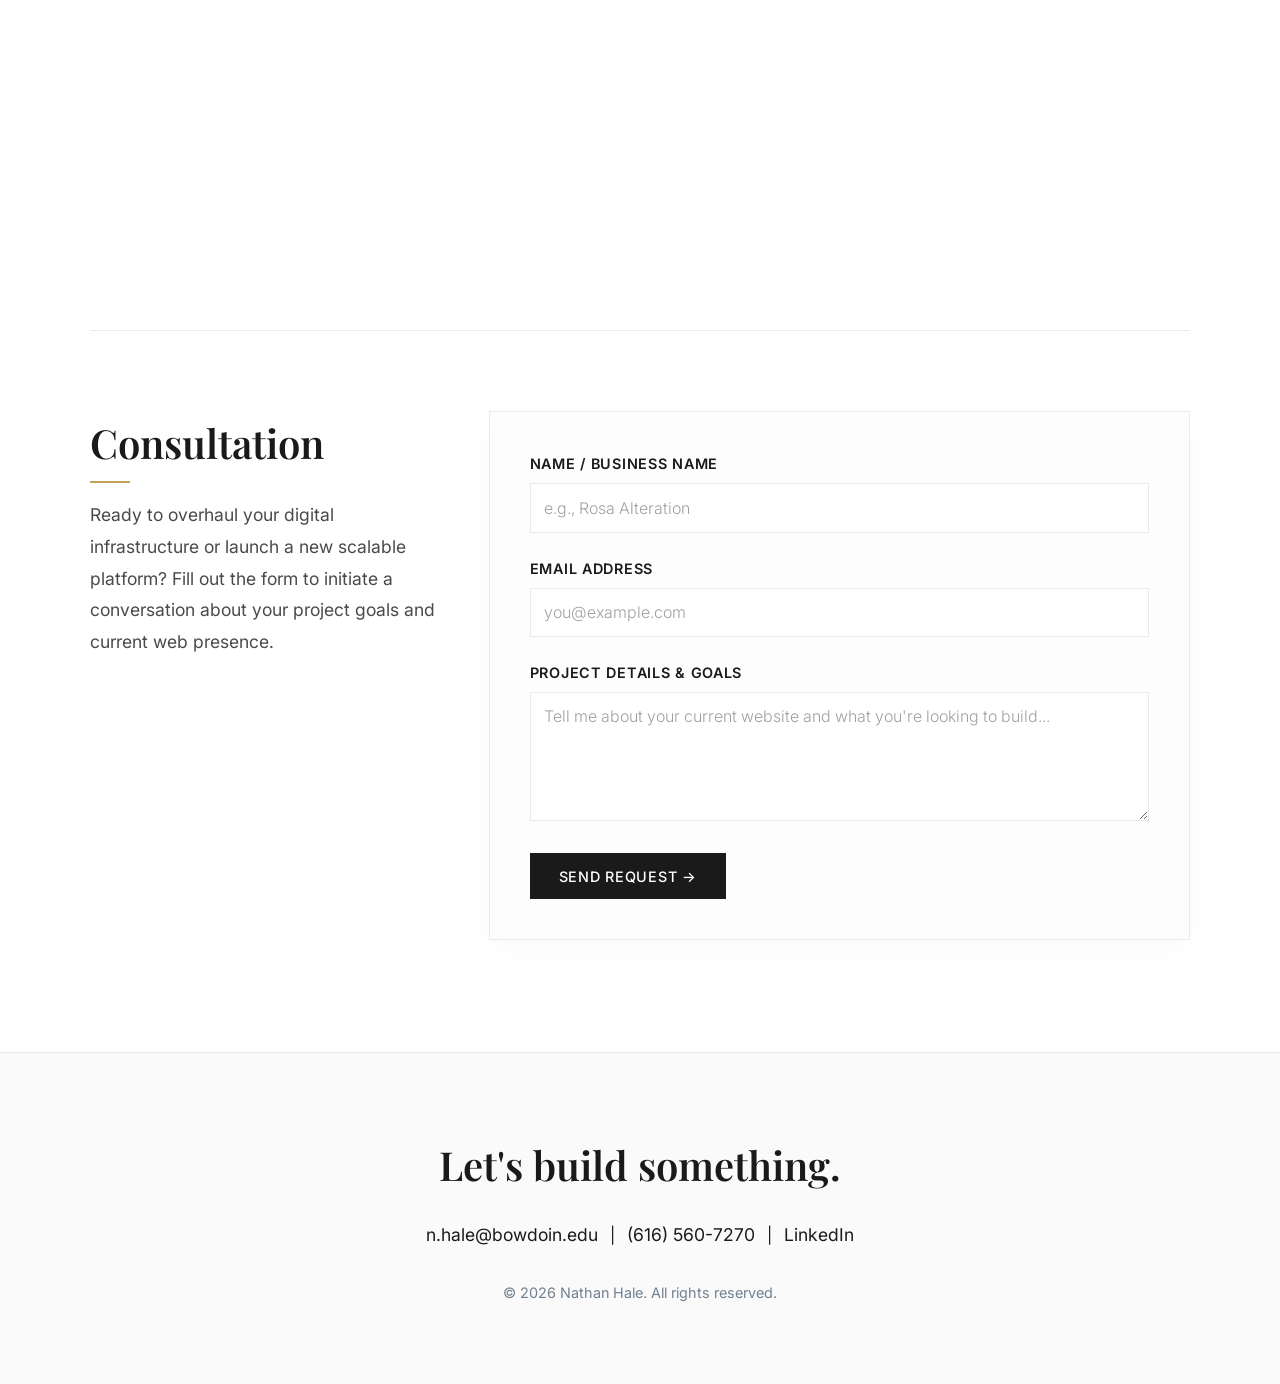
==== commit 7fe89671: "Sharpen About copy: remove em dashes, stronger framing https://claude.ai/code/session_01FzKwDZ38hKxh" ====
--- a/index.html
+++ b/index.html
@@ -88,8 +88,8 @@
                     <h2 class="section-title">About Me</h2>
                 </div>
                 <div>
-                    <p class="about-text">I design and build websites for local businesses — clean, fast, and built to actually bring in customers. I've launched sites across retail, hospitality, and services, and I founded CampusShare, a peer-to-peer rental marketplace for college campuses.</p>
-                    <p class="about-text">I also spent time growing a content brand to 30,000 followers and 1.4M+ likes, so I understand what makes people stop scrolling and take action. That's the lens I bring to every site I build.</p>
+                    <p class="about-text">I design and build websites that turn visitors into customers. I've launched sites across retail, hospitality, and services, and founded CampusShare, a peer-to-peer rental marketplace now live across college campuses.</p>
+                    <p class="about-text">I also built a content brand from zero to 30,000 followers and 1.4M+ likes. I know what moves people to act online, and I build that into every site I deliver.</p>
                 </div>
             </div>
         </section>
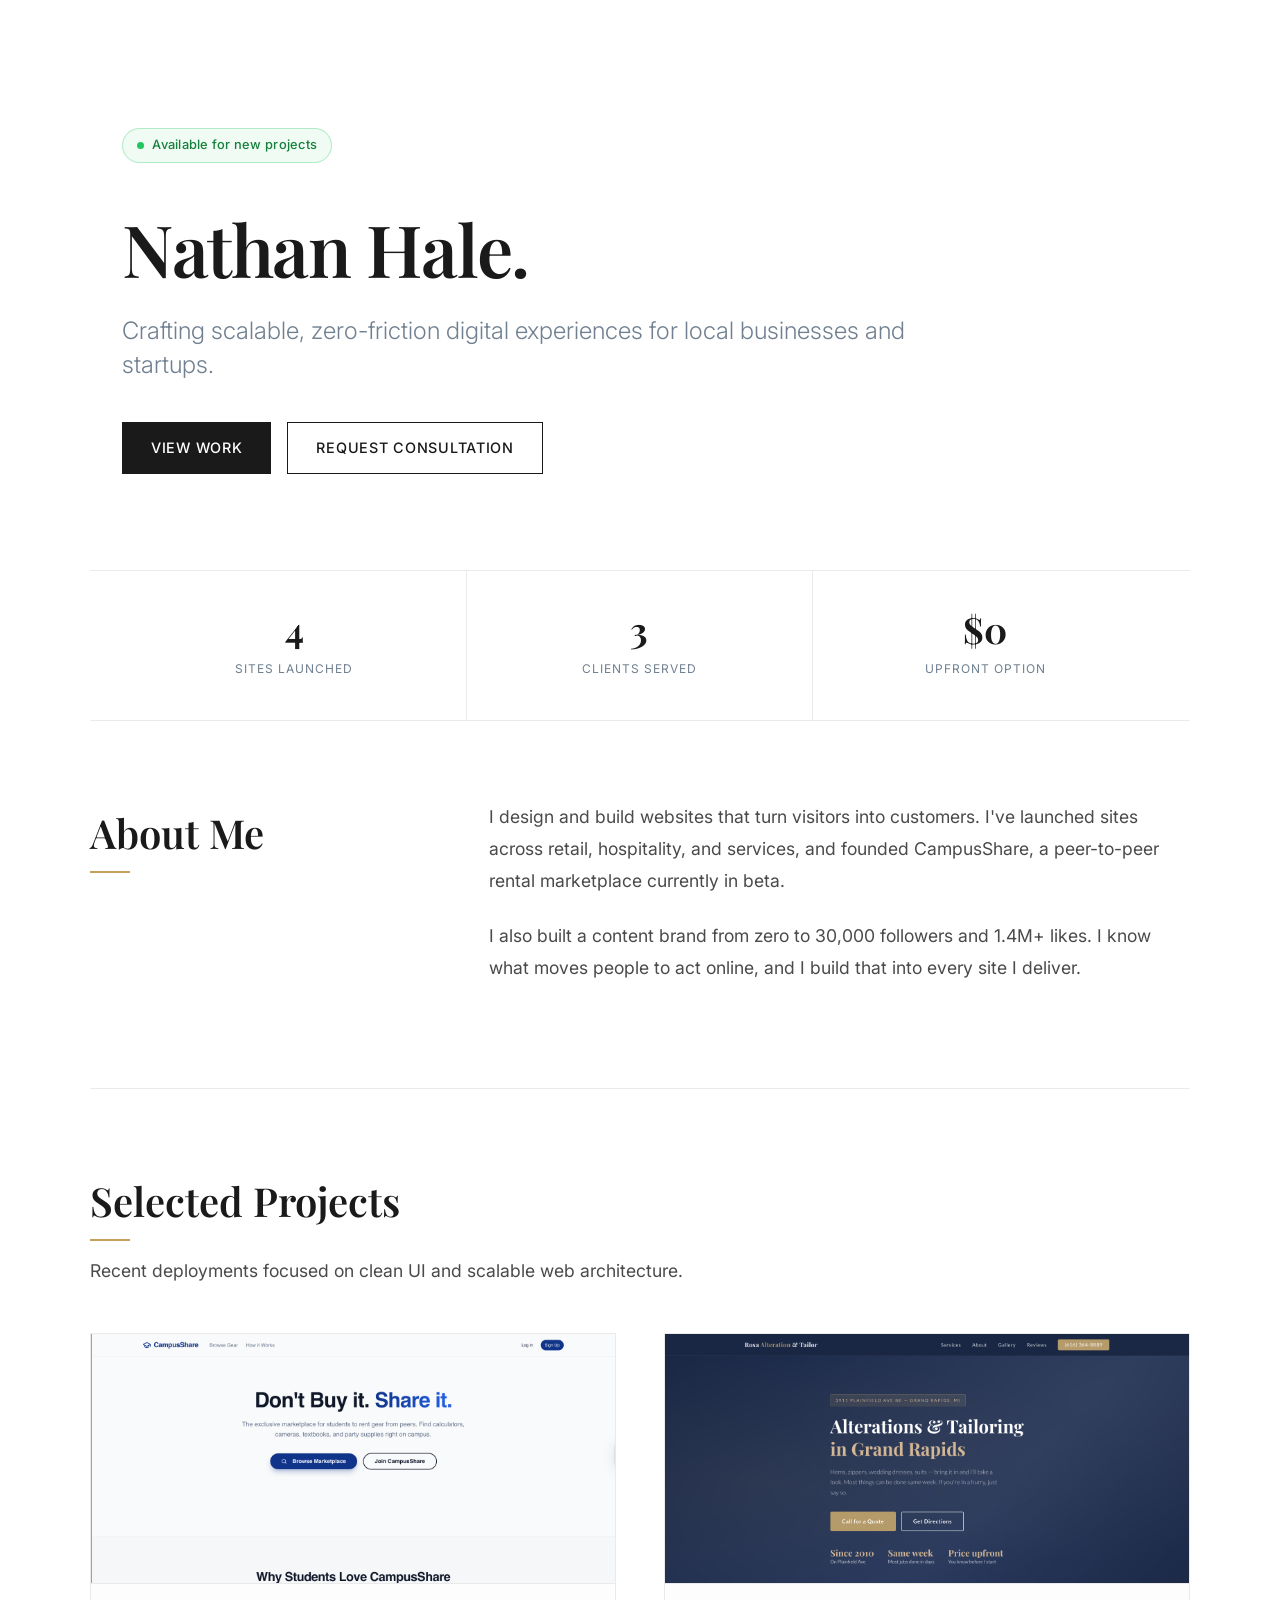
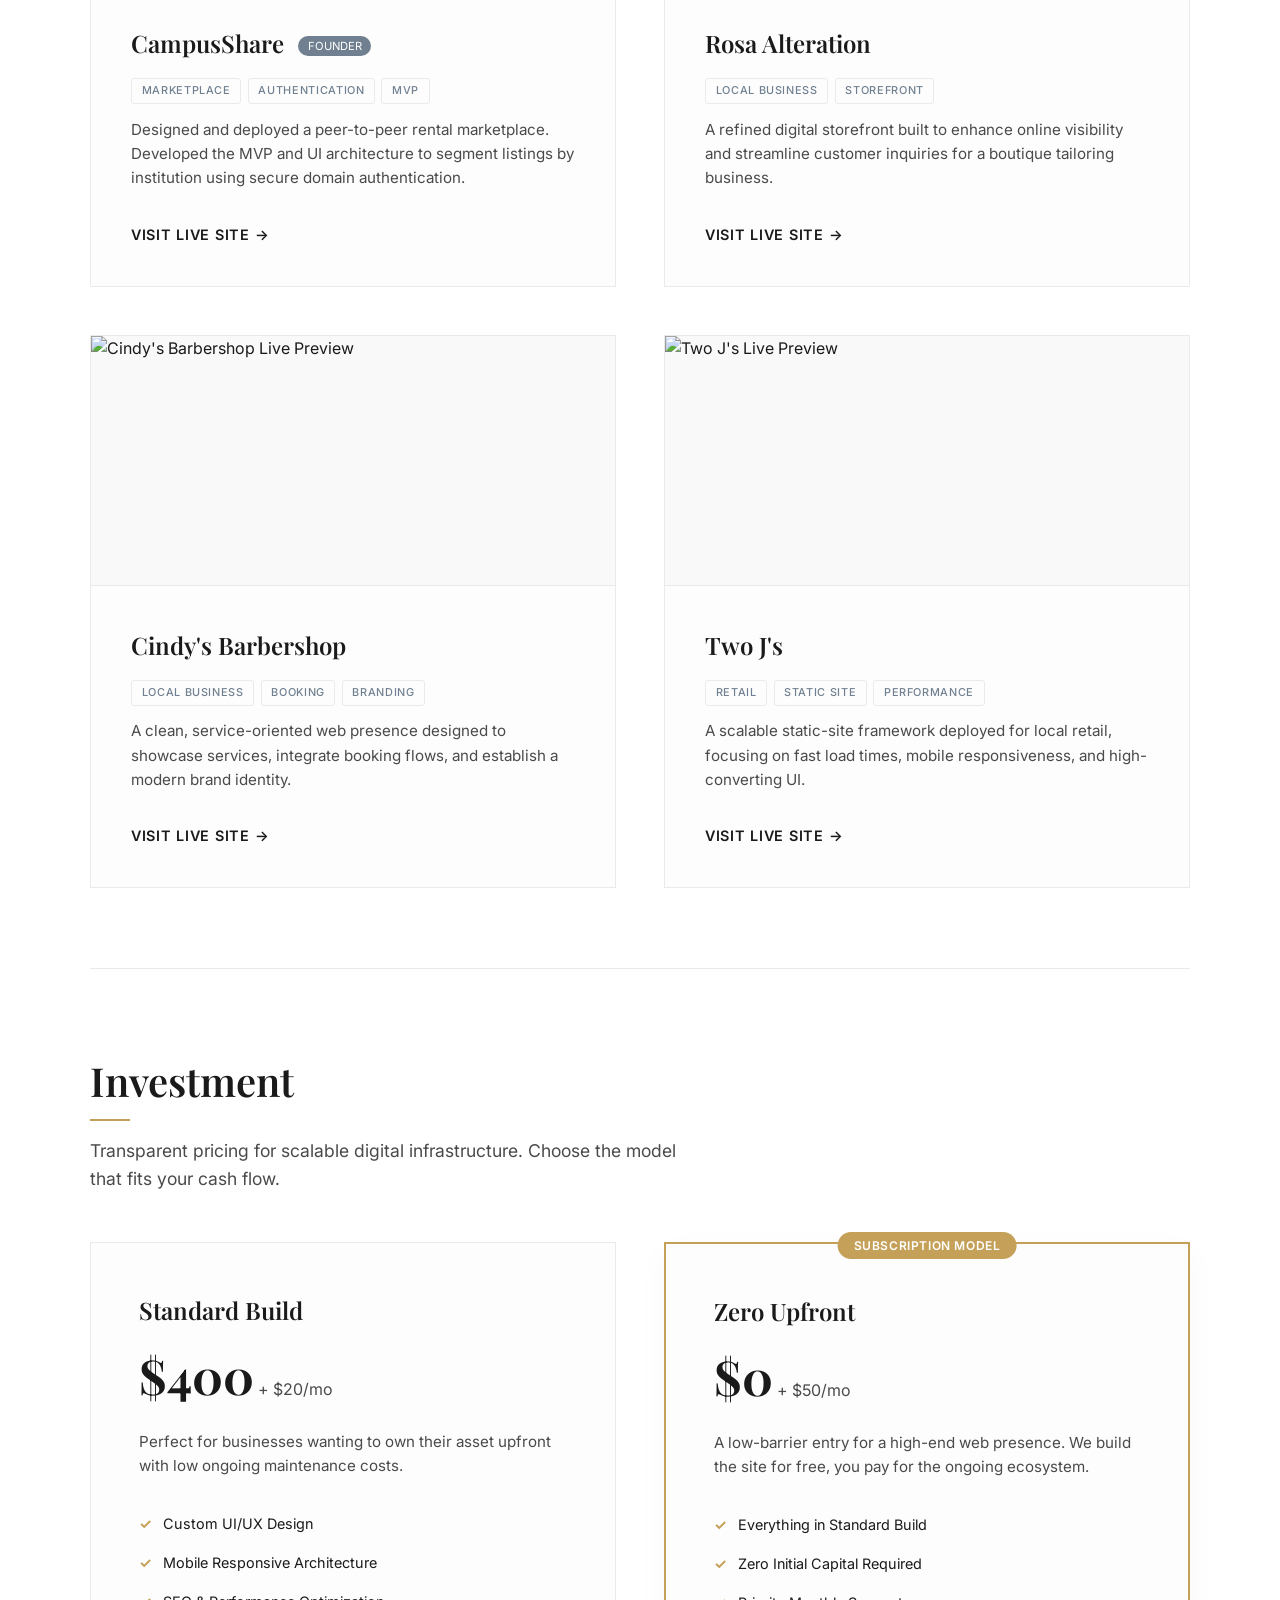
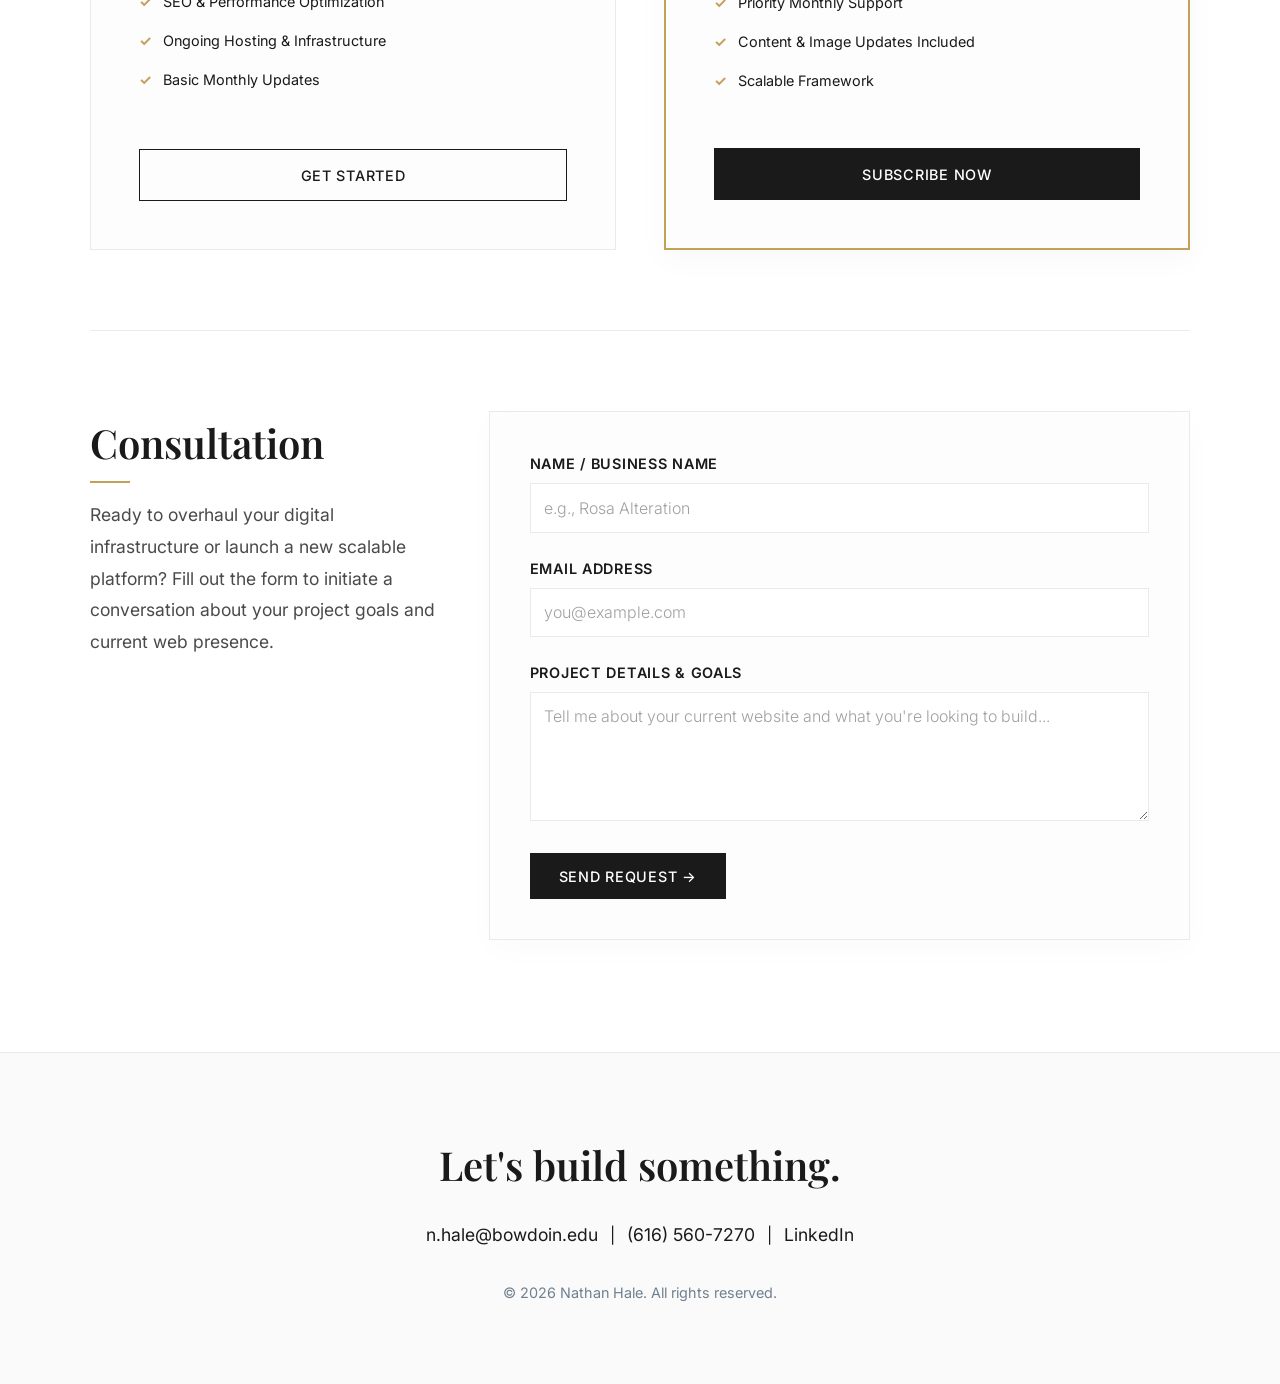
==== commit 1f183a14: "Fix CampusShare description: currently in beta https://claude.ai/code/session_01FzKwDZ38hKxhboudyWba" ====
--- a/index.html
+++ b/index.html
@@ -88,7 +88,7 @@
                     <h2 class="section-title">About Me</h2>
                 </div>
                 <div>
-                    <p class="about-text">I design and build websites that turn visitors into customers. I've launched sites across retail, hospitality, and services, and founded CampusShare, a peer-to-peer rental marketplace now live across college campuses.</p>
+                    <p class="about-text">I design and build websites that turn visitors into customers. I've launched sites across retail, hospitality, and services, and founded CampusShare, a peer-to-peer rental marketplace currently in beta.</p>
                     <p class="about-text">I also built a content brand from zero to 30,000 followers and 1.4M+ likes. I know what moves people to act online, and I build that into every site I deliver.</p>
                 </div>
             </div>
